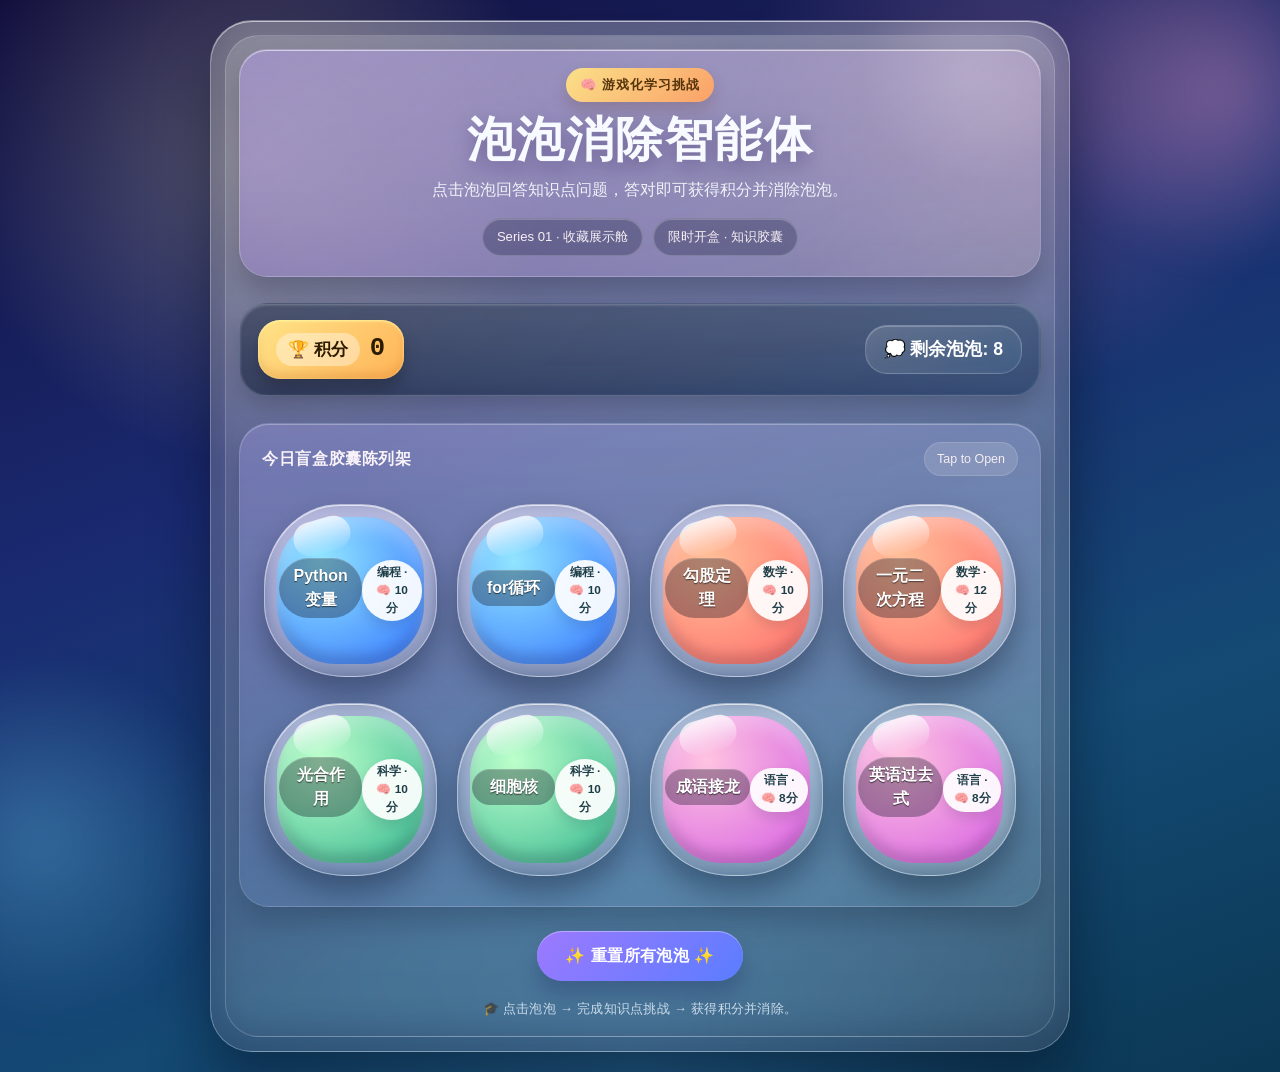
==== index.html @ 15afd5fe "test" ====
<!DOCTYPE html>
<html lang="zh-CN">
<head>
    <meta charset="UTF-8">
    <meta name="viewport" content="width=device-width, initial-scale=1.0, user-scalable=no">
    <meta name="description" content="一个带知识点问答的泡泡消除小游戏，点击泡泡答题并累计积分。">
    <title>泡泡消除智能体 - 游戏化学习</title>
    <style>
        * {
            margin: 0;
            padding: 0;
            box-sizing: border-box;
            user-select: none;
        }

        :root {
            color-scheme: only light;
        }

        body {
            min-height: 100vh;
            background:
                radial-gradient(circle at 20% 15%, rgba(255, 236, 180, 0.28), transparent 22%),
                radial-gradient(circle at 80% 10%, rgba(255, 170, 196, 0.22), transparent 20%),
                radial-gradient(circle at 50% 100%, rgba(102, 195, 255, 0.2), transparent 35%),
                linear-gradient(160deg, #120f3d 0%, #1a2a71 38%, #144a74 72%, #0b3854 100%);
            display: flex;
            justify-content: center;
            align-items: center;
            font-family: "Segoe UI", "Poppins", "Roboto", sans-serif;
            color: #f7fbff;
            line-height: 1.5;
            padding: 20px;
            position: relative;
            overflow-x: hidden;
        }

        body::before,
        body::after {
            content: "";
            position: fixed;
            inset: auto;
            width: 360px;
            height: 360px;
            border-radius: 50%;
            pointer-events: none;
            filter: blur(18px);
            opacity: 0.6;
        }

        body::before {
            top: -90px;
            right: -120px;
            background: radial-gradient(circle, rgba(255, 173, 210, 0.58) 0%, rgba(255, 173, 210, 0) 70%);
        }

        body::after {
            left: -140px;
            bottom: -120px;
            background: radial-gradient(circle, rgba(122, 222, 255, 0.48) 0%, rgba(122, 222, 255, 0) 72%);
        }

        button,
        input {
            font: inherit;
        }

        input,
        textarea {
            user-select: text;
        }

        .sr-only {
            position: absolute;
            width: 1px;
            height: 1px;
            padding: 0;
            margin: -1px;
            overflow: hidden;
            clip: rect(0, 0, 0, 0);
            white-space: nowrap;
            border: 0;
        }

        .game-container {
            width: min(100%, 860px);
            background:
                linear-gradient(180deg, rgba(255, 255, 255, 0.24), rgba(255, 255, 255, 0.1)),
                linear-gradient(160deg, rgba(255, 244, 210, 0.08), rgba(255, 192, 222, 0.06));
            backdrop-filter: blur(12px);
            border-radius: 42px;
            padding: 28px 28px 32px;
            box-shadow:
                0 32px 60px rgba(2, 8, 26, 0.45),
                inset 0 1px 0 rgba(255, 255, 255, 0.6),
                inset 0 -18px 34px rgba(11, 15, 44, 0.22);
            border: 1px solid rgba(255, 255, 255, 0.22);
            position: relative;
            overflow: hidden;
        }

        .game-container::before,
        .game-container::after {
            content: "";
            position: absolute;
            pointer-events: none;
        }

        .game-container::before {
            inset: 14px;
            border-radius: 34px;
            border: 1px solid rgba(255, 255, 255, 0.18);
            background:
                linear-gradient(180deg, rgba(255, 255, 255, 0.12), rgba(255, 255, 255, 0.03)),
                radial-gradient(circle at top, rgba(255, 255, 255, 0.14), transparent 48%);
            z-index: 0;
        }

        .game-container::after {
            top: -60px;
            right: -10px;
            width: 220px;
            height: 220px;
            background: radial-gradient(circle, rgba(255, 255, 255, 0.18) 0%, rgba(255, 255, 255, 0) 70%);
            transform: rotate(12deg);
        }

        .game-container > * {
            position: relative;
            z-index: 1;
        }

        .game-header {
            text-align: center;
            margin-bottom: 26px;
            padding: 18px 18px 20px;
            border-radius: 28px;
            background:
                linear-gradient(180deg, rgba(255, 255, 255, 0.18), rgba(255, 255, 255, 0.08)),
                linear-gradient(145deg, rgba(132, 74, 255, 0.25), rgba(255, 180, 190, 0.12));
            box-shadow:
                inset 0 1px 0 rgba(255, 255, 255, 0.56),
                0 16px 28px rgba(11, 13, 34, 0.26);
            border: 1px solid rgba(255, 255, 255, 0.16);
        }

        .game-eyebrow {
            display: inline-flex;
            align-items: center;
            gap: 8px;
            margin-bottom: 12px;
            padding: 7px 14px;
            border-radius: 999px;
            background: linear-gradient(135deg, rgba(255, 228, 134, 0.96), rgba(255, 162, 102, 0.96));
            color: #55340b;
            box-shadow: 0 8px 16px rgba(77, 36, 9, 0.18);
            font-size: 0.82rem;
            font-weight: 800;
            letter-spacing: 0.08em;
        }

        .game-title {
            font-size: clamp(2.1rem, 5vw, 3rem);
            line-height: 1.1;
            letter-spacing: 0.03em;
            text-shadow: 0 8px 18px rgba(25, 10, 73, 0.28);
        }

        .game-subtitle {
            max-width: 560px;
            margin: 12px auto 0;
            color: rgba(247, 251, 255, 0.92);
            font-size: 1rem;
        }

        .game-meta {
            display: flex;
            justify-content: center;
            gap: 10px;
            flex-wrap: wrap;
            margin-top: 16px;
        }

        .meta-pill {
            padding: 8px 14px;
            border-radius: 999px;
            background: rgba(13, 18, 50, 0.28);
            border: 1px solid rgba(255, 255, 255, 0.18);
            box-shadow: inset 0 1px 0 rgba(255, 255, 255, 0.22);
            color: rgba(255, 247, 250, 0.95);
            font-size: 0.82rem;
        }

        .stats-bar {
            display: flex;
            justify-content: space-between;
            align-items: center;
            gap: 16px;
            background:
                linear-gradient(180deg, rgba(255, 255, 255, 0.18), rgba(255, 255, 255, 0.08)),
                linear-gradient(135deg, rgba(16, 26, 61, 0.86), rgba(25, 52, 98, 0.9));
            border-radius: 28px;
            padding: 16px 18px;
            margin-bottom: 28px;
            backdrop-filter: blur(8px);
            box-shadow:
                inset 0 1px 3px rgba(255, 255, 255, 0.28),
                0 10px 22px rgba(0, 0, 0, 0.18);
            border: 1px solid rgba(255, 255, 255, 0.14);
        }

        .score-box {
            background: linear-gradient(135deg, #ffe388, #ffb357);
            padding: 10px 18px;
            border-radius: 22px;
            font-weight: 700;
            font-size: 1.6rem;
            color: #2d1b00;
            box-shadow:
                inset 0 1px 3px rgba(255, 255, 170, 0.88),
                inset 0 -6px 8px rgba(176, 80, 8, 0.18),
                0 10px 16px rgba(0, 0, 0, 0.22);
            display: flex;
            align-items: center;
            gap: 10px;
        }

        .score-box span:first-child {
            font-size: 1.05rem;
            background: #ffffff60;
            padding: 4px 12px;
            border-radius: 999px;
        }

        .score-box span:last-child {
            font-family: ui-monospace, SFMono-Regular, Menlo, Consolas, monospace;
            font-weight: 800;
            letter-spacing: 1px;
        }

        .bubbles-left {
            background: linear-gradient(135deg, rgba(255, 255, 255, 0.18), rgba(160, 221, 255, 0.12));
            padding: 10px 18px;
            border-radius: 22px;
            color: white;
            font-weight: 700;
            font-size: 1.1rem;
            backdrop-filter: blur(4px);
            border: 1px solid rgba(255, 255, 255, 0.18);
            box-shadow: inset 0 1px 0 rgba(255, 255, 255, 0.24);
        }

        .display-zone {
            padding: 18px 18px 12px;
            border-radius: 30px;
            background:
                linear-gradient(180deg, rgba(255, 255, 255, 0.13), rgba(255, 255, 255, 0.04)),
                linear-gradient(160deg, rgba(105, 89, 255, 0.15), rgba(110, 226, 255, 0.08));
            border: 1px solid rgba(255, 255, 255, 0.12);
            box-shadow:
                inset 0 1px 0 rgba(255, 255, 255, 0.28),
                0 16px 24px rgba(5, 11, 28, 0.18);
        }

        .zone-header {
            display: flex;
            align-items: center;
            justify-content: space-between;
            gap: 12px;
            margin-bottom: 16px;
            padding: 0 4px;
        }

        .zone-title {
            font-size: 1rem;
            font-weight: 800;
            letter-spacing: 0.04em;
            color: rgba(255, 248, 252, 0.96);
        }

        .zone-badge {
            padding: 7px 12px;
            border-radius: 999px;
            background: rgba(255, 255, 255, 0.14);
            border: 1px solid rgba(255, 255, 255, 0.14);
            font-size: 0.78rem;
            color: rgba(255, 244, 248, 0.92);
        }

        .bubbles-grid {
            display: grid;
            grid-template-columns: repeat(auto-fit, minmax(142px, 1fr));
            gap: 26px 20px;
            padding: 12px 4px 18px;
            max-width: 760px;
            margin: 0 auto;
        }

        .bubble {
            appearance: none;
            aspect-ratio: 1 / 1;
            width: 100%;
            min-height: 142px;
            background: linear-gradient(180deg, rgba(255, 255, 255, 0.26), rgba(255, 255, 255, 0.06));
            border-radius: 44% 44% 47% 47% / 48% 48% 42% 42%;
            display: flex;
            align-items: center;
            justify-content: center;
            text-align: center;
            font-weight: 700;
            font-size: 1rem;
            color: #2c3e2f;
            cursor: pointer;
            transition: transform 0.2s ease, box-shadow 0.2s ease, filter 0.2s ease;
            box-shadow:
                0 16px 28px rgba(3, 10, 28, 0.32),
                inset 0 1px 0 rgba(255, 255, 255, 0.68),
                inset 0 -12px 16px rgba(19, 28, 53, 0.14);
            backdrop-filter: blur(8px);
            padding: 14px;
            position: relative;
            border: 1px solid rgba(255, 255, 255, 0.34);
            overflow: hidden;
            animation: bubbleFloat 4.6s ease-in-out infinite;
            animation-delay: var(--float-delay, 0s);
        }

        @keyframes bubbleFloat {
            0%,
            100% {
                transform: translateY(0);
            }

            50% {
                transform: translateY(-8px);
            }
        }

        .bubble::before,
        .bubble::after {
            content: "";
            position: absolute;
            pointer-events: none;
        }

        .bubble::before {
            inset: 12px;
            border-radius: 40%;
            background: var(--capsule-gradient, radial-gradient(circle at 30% 30%, #6bc9ff, #2a6f9c));
            box-shadow:
                inset 0 12px 16px rgba(255, 255, 255, 0.28),
                inset 0 -10px 12px rgba(25, 17, 38, 0.18);
            z-index: 0;
        }

        .bubble::after {
            top: 14px;
            left: 28px;
            width: 34%;
            height: 20%;
            background: linear-gradient(180deg, rgba(255, 255, 255, 0.95), rgba(255, 255, 255, 0.08));
            border-radius: 999px;
            transform: rotate(-16deg);
            opacity: 0.82;
        }

        .bubble:hover {
            transform: translateY(-4px) scale(1.04);
            box-shadow:
                0 22px 34px rgba(2, 9, 26, 0.42),
                inset 0 1px 0 rgba(255, 255, 255, 0.68),
                inset 0 -14px 18px rgba(19, 28, 53, 0.16);
            filter: brightness(1.03) saturate(1.05);
        }

        .bubble:active {
            transform: scale(0.98);
        }

        .bubble:focus-visible,
        .modal-btn:focus-visible,
        .reset-btn:focus-visible,
        .modal-input:focus-visible {
            outline: 3px solid rgba(255, 255, 255, 0.9);
            outline-offset: 3px;
        }

        .bubble-name {
            position: relative;
            z-index: 1;
            font-weight: 800;
            font-size: 1rem;
            background: rgba(15, 16, 31, 0.34);
            padding: 6px 10px;
            border-radius: 999px;
            color: white;
            text-shadow: 0 1px 1px rgba(0, 0, 0, 0.6);
            margin-bottom: 6px;
            width: 100%;
            box-shadow: inset 0 1px 0 rgba(255, 255, 255, 0.18);
        }

        .bubble-sub {
            position: relative;
            z-index: 1;
            font-size: 0.74rem;
            background: rgba(255, 255, 255, 0.92);
            padding: 4px 10px;
            border-radius: 999px;
            color: #1f3e48;
            font-weight: 600;
            box-shadow: 0 6px 12px rgba(16, 23, 43, 0.12);
        }

        .bubble[data-type="编程"] {
            --capsule-gradient: radial-gradient(circle at 30% 30%, #91e5ff, #3475ff);
        }

        .bubble[data-type="数学"] {
            --capsule-gradient: radial-gradient(circle at 30% 30%, #ffbf98, #ff6d6b);
        }

        .bubble[data-type="科学"] {
            --capsule-gradient: radial-gradient(circle at 30% 30%, #bcffcb, #34b68f);
        }

        .bubble[data-type="语言"] {
            --capsule-gradient: radial-gradient(circle at 30% 30%, #ffc3e1, #d55de2);
        }

        .empty-state {
            grid-column: 1 / -1;
            text-align: center;
            padding: 40px 24px;
            color: white;
            font-weight: 700;
            font-size: 1.2rem;
            border-radius: 28px;
            background:
                linear-gradient(180deg, rgba(255, 255, 255, 0.16), rgba(255, 255, 255, 0.05)),
                rgba(10, 23, 31, 0.22);
            border: 1px dashed rgba(255, 255, 255, 0.26);
        }

        .modal {
            display: none;
            position: fixed;
            inset: 0;
            width: 100%;
            height: 100%;
            background: rgba(0, 0, 0, 0.7);
            backdrop-filter: blur(5px);
            justify-content: center;
            align-items: center;
            padding: 20px;
            z-index: 1000;
            font-family: "Segoe UI", system-ui, sans-serif;
        }

        .modal-card {
            background:
                linear-gradient(180deg, rgba(255, 255, 255, 0.98), rgba(255, 247, 224, 0.96)),
                #fef7e0;
            max-width: 440px;
            width: min(100%, 440px);
            border-radius: 36px;
            padding: 28px 24px 32px;
            text-align: center;
            color: #2c3e2f;
            box-shadow:
                0 24px 42px rgba(0, 0, 0, 0.5),
                inset 0 1px 0 rgba(255, 255, 255, 0.85);
            animation: popIn 0.25s cubic-bezier(0.34, 1.2, 0.8, 1);
            position: relative;
            overflow: hidden;
            border: 1px solid rgba(255, 255, 255, 0.9);
        }

        .modal-card::before {
            content: "LIMITED DROP";
            position: absolute;
            top: 18px;
            right: -34px;
            padding: 8px 40px;
            background: linear-gradient(135deg, #ff8f7d, #ff5aa5);
            color: white;
            font-size: 0.72rem;
            font-weight: 800;
            letter-spacing: 0.08em;
            transform: rotate(24deg);
            box-shadow: 0 6px 12px rgba(127, 34, 78, 0.28);
        }

        @keyframes popIn {
            from {
                transform: scale(0.85);
                opacity: 0;
            }

            to {
                transform: scale(1);
                opacity: 1;
            }
        }

        .modal-card h2 {
            font-size: 1.8rem;
            color: #5a2be0;
            margin-bottom: 12px;
            text-shadow: 0 6px 12px rgba(129, 98, 255, 0.12);
        }

        .modal-bubble-name {
            font-weight: 700;
            background: linear-gradient(135deg, #ffe59f, #ffc8b5);
            border-radius: 999px;
            padding: 8px 14px;
            display: inline-block;
            margin-bottom: 12px;
            box-shadow: 0 8px 14px rgba(188, 126, 76, 0.18);
        }

        .modal-question {
            background: linear-gradient(180deg, #fff4cd, #fff7e5);
            padding: 20px 16px;
            border-radius: 28px;
            font-size: 1.15rem;
            font-weight: 600;
            margin: 15px 0;
            color: #2c3e2f;
            border: 1px solid rgba(255, 203, 111, 0.42);
            box-shadow: inset 0 1px 0 rgba(255, 255, 255, 0.76);
        }

        .modal-form {
            display: flex;
            flex-direction: column;
            align-items: center;
        }

        .modal-input {
            width: 100%;
            padding: 14px 18px;
            font-size: 1rem;
            border-radius: 999px;
            border: 2px solid #ffb347;
            outline: none;
            margin: 10px 0 0;
            text-align: center;
            font-weight: 500;
            background: #fffdf7;
            box-shadow: inset 0 2px 6px rgba(229, 177, 77, 0.12);
        }

        .modal-buttons {
            display: flex;
            gap: 15px;
            justify-content: center;
            margin-top: 20px;
            flex-wrap: wrap;
        }

        .modal-btn {
            border: none;
            background: #ffb347;
            padding: 10px 24px;
            border-radius: 999px;
            font-weight: 700;
            font-size: 1rem;
            cursor: pointer;
            transition: transform 0.1s linear, filter 0.1s linear;
            box-shadow:
                0 8px 14px rgba(0, 0, 0, 0.16),
                inset 0 1px 0 rgba(255, 255, 255, 0.36);
        }

        .modal-btn.confirm {
            background: linear-gradient(135deg, #59e890, #21bf73);
            color: white;
        }

        .modal-btn.cancel {
            background: linear-gradient(135deg, #ffaf62, #ff7f50);
            color: white;
        }

        .modal-btn:hover {
            filter: brightness(0.96);
            transform: scale(0.97);
        }

        .feedback {
            font-size: 0.95rem;
            margin-top: 12px;
            min-height: 2.5rem;
            font-weight: 700;
        }

        .win-message {
            background: linear-gradient(135deg, #ffe36d, #ff9b52);
            margin-top: 15px;
            padding: 14px 18px;
            border-radius: 999px;
            font-weight: 700;
            color: #1f4f2b;
            text-align: center;
            box-shadow: 0 12px 20px rgba(0, 0, 0, 0.2);
        }

        .reset-btn {
            background: linear-gradient(135deg, #9d79ff, #5a7dff);
            border: none;
            color: white;
            padding: 13px 28px;
            border-radius: 999px;
            font-size: 1rem;
            font-weight: 700;
            margin: 24px auto 0;
            display: block;
            cursor: pointer;
            transition: transform 0.1s linear, background 0.1s linear;
            box-shadow:
                0 14px 20px rgba(30, 40, 98, 0.28),
                inset 0 1px 0 rgba(255, 255, 255, 0.36);
            letter-spacing: 0.03em;
        }

        .reset-btn:hover {
            background: linear-gradient(135deg, #8f68ff, #4568f2);
            transform: scale(0.98);
        }

        footer {
            text-align: center;
            margin-top: 18px;
            color: rgba(233, 243, 255, 0.82);
            font-size: 0.82rem;
            letter-spacing: 0.02em;
        }

        @media (max-width: 640px) {
            body {
                padding: 14px;
            }

            .game-container {
                border-radius: 32px;
                padding: 22px 18px 24px;
            }

            .game-header,
            .stats-bar {
                border-radius: 24px;
            }

            .stats-bar,
            .zone-header {
                flex-direction: column;
            }

            .score-box,
            .bubbles-left {
                width: 100%;
                justify-content: center;
            }

            .bubbles-grid {
                grid-template-columns: repeat(2, minmax(122px, 1fr));
                gap: 18px 14px;
            }

            .modal-card {
                border-radius: 28px;
                padding: 24px 18px 26px;
            }
        }
    </style>
</head>
<body>
<main class="game-container" aria-labelledby="gameTitle">
    <header class="game-header">
        <p class="game-eyebrow">🧠 游戏化学习挑战</p>
        <h1 id="gameTitle" class="game-title">泡泡消除智能体</h1>
        <p class="game-subtitle">点击泡泡回答知识点问题，答对即可获得积分并消除泡泡。</p>
        <div class="game-meta" aria-hidden="true">
            <span class="meta-pill">Series 01 · 收藏展示舱</span>
            <span class="meta-pill">限时开盒 · 知识胶囊</span>
        </div>
    </header>

    <section class="stats-bar" aria-label="游戏状态">
        <div class="score-box" aria-live="polite">
            <span>🏆 积分</span>
            <span id="scoreValue">0</span>
        </div>
        <div class="bubbles-left" aria-live="polite">
            💭 剩余泡泡: <span id="bubblesCount">0</span>
        </div>
    </section>

    <p id="gameInstructions" class="sr-only">使用鼠标点击或键盘聚焦后按回车，打开泡泡题目并输入答案。</p>
    <section class="display-zone" aria-describedby="gameInstructions" aria-label="知识点泡泡列表">
        <div class="zone-header" aria-hidden="true">
            <div class="zone-title">今日盲盒胶囊陈列架</div>
            <div class="zone-badge">Tap to Open</div>
        </div>
        <div id="bubblesGrid" class="bubbles-grid">
            <!-- 动态生成泡泡 -->
        </div>
    </section>

    <button id="resetGameBtn" type="button" class="reset-btn">✨ 重置所有泡泡 ✨</button>
    <footer>🎓 点击泡泡 → 完成知识点挑战 → 获得积分并消除。</footer>
</main>

<div
    id="questionModal"
    class="modal"
    role="dialog"
    aria-modal="true"
    aria-hidden="true"
    aria-labelledby="modalTitle"
    aria-describedby="modalQuestion"
>
    <div class="modal-card">
        <h2 id="modalTitle">📘 知识点挑战</h2>
        <div id="modalBubbleName" class="modal-bubble-name"></div>
        <form id="answerForm" class="modal-form" novalidate>
            <div id="modalQuestion" class="modal-question">问题加载中...</div>
            <label for="answerInput" class="sr-only">输入你的答案</label>
            <input
                type="text"
                id="answerInput"
                class="modal-input"
                placeholder="输入你的答案..."
                autocomplete="off"
            >
            <div class="modal-buttons">
                <button id="submitAnswerBtn" type="submit" class="modal-btn confirm">✓ 消除泡泡</button>
                <button id="closeModalBtn" type="button" class="modal-btn cancel">✗ 暂不挑战</button>
            </div>
        </form>
        <div id="modalFeedback" class="feedback" aria-live="polite"></div>
    </div>
</div>

<script>
    const KNOWLEDGE_BUBBLES = [
        { id: 1, name: "Python变量", category: "编程", question: "Python中，将整数5赋值给变量x的正确语句是？", answer: "x = 5", points: 10 },
        { id: 2, name: "for循环", category: "编程", question: "Python中遍历列表 items 的循环关键字是？", answer: "for", points: 10 },
        { id: 3, name: "勾股定理", category: "数学", question: "直角三角形直角边3和4，斜边长多少？", answer: "5", points: 10 },
        { id: 4, name: "一元二次方程", category: "数学", question: "方程 x² - 5x + 6 = 0 的一个根是2，另一个根是？", answer: "3", points: 12 },
        { id: 5, name: "光合作用", category: "科学", question: "植物光合作用释放的气体是什么？", answer: "氧气", points: 10 },
        { id: 6, name: "细胞核", category: "科学", question: "细胞的“控制中心”是哪个结构？", answer: "细胞核", points: 10 },
        { id: 7, name: "成语接龙", category: "语言", question: "成语“画蛇添足”的“足”指的是什么？", answer: "脚", points: 8 },
        { id: 8, name: "英语过去式", category: "语言", question: "单词 go 的过去式是什么？", answer: "went", points: 8 }
    ];

    let activeBubbles = [];
    let currentScore = 0;
    let currentSelectedBubble = null;
    let lastFocusedElement = null;
    let closeModalTimer = null;

    const bubblesGrid = document.getElementById("bubblesGrid");
    const scoreSpan = document.getElementById("scoreValue");
    const bubblesCountSpan = document.getElementById("bubblesCount");
    const resetBtn = document.getElementById("resetGameBtn");
    const modal = document.getElementById("questionModal");
    const modalBubbleNameSpan = document.getElementById("modalBubbleName");
    const modalQuestionDiv = document.getElementById("modalQuestion");
    const answerForm = document.getElementById("answerForm");
    const answerInput = document.getElementById("answerInput");
    const closeModalBtn = document.getElementById("closeModalBtn");
    const modalFeedback = document.getElementById("modalFeedback");

    function updateUI() {
        scoreSpan.textContent = String(currentScore);
        bubblesCountSpan.textContent = String(activeBubbles.length);
        renderBubbles();

        if (activeBubbles.length === 0) {
            let winMsg = document.querySelector(".win-toast");

            if (!winMsg) {
                winMsg = document.createElement("div");
                winMsg.className = "win-message win-toast";
                winMsg.textContent = "🎉 恭喜！你已经消除了所有知识点泡泡，继续保持学习状态。";
                bubblesGrid.parentNode.insertBefore(winMsg, bubblesGrid.nextSibling);
            }
        } else {
            const existingWin = document.querySelector(".win-toast");

            if (existingWin) {
                existingWin.remove();
            }
        }
    }

    function renderBubbles() {
        bubblesGrid.innerHTML = "";

        if (activeBubbles.length === 0) {
            const emptyDiv = document.createElement("div");
            emptyDiv.className = "empty-state";
            emptyDiv.textContent = "🌟 所有泡泡都已消除，点击下方按钮可以重新开始。";
            bubblesGrid.appendChild(emptyDiv);
            return;
        }

        activeBubbles.forEach((bubble) => {
            const bubbleButton = document.createElement("button");
            bubbleButton.type = "button";
            bubbleButton.className = "bubble";
            bubbleButton.setAttribute("data-type", bubble.category);
            bubbleButton.setAttribute("aria-label", `${bubble.name}，分类 ${bubble.category}，${bubble.points} 积分`);
            bubbleButton.style.setProperty("--float-delay", `${bubble.id * 0.14}s`);
            bubbleButton.innerHTML = `
                <span class="bubble-name">${escapeHtml(bubble.name)}</span>
                <span class="bubble-sub">${escapeHtml(bubble.category)} · 🧠 ${bubble.points}分</span>
            `;

            bubbleButton.addEventListener("click", () => {
                currentSelectedBubble = bubble;
                openModalForBubble(bubble);
            });

            bubblesGrid.appendChild(bubbleButton);
        });
    }

    function escapeHtml(str) {
        return String(str).replace(/[&<>]/g, function(match) {
            if (match === "&") return "&amp;";
            if (match === "<") return "&lt;";
            if (match === ">") return "&gt;";
            return match;
        });
    }

    function normalizeAnswer(value) {
        return value.trim().replace(/\s+/g, " ").toLowerCase();
    }

    function openModalForBubble(bubble) {
        if (!bubble) {
            return;
        }

        if (closeModalTimer) {
            clearTimeout(closeModalTimer);
            closeModalTimer = null;
        }

        lastFocusedElement = document.activeElement;
        modalBubbleNameSpan.textContent = `📌 ${bubble.name}（${bubble.category}）`;
        modalQuestionDiv.textContent = bubble.question;
        answerInput.value = "";
        modalFeedback.textContent = "";
        modalFeedback.style.color = "#2c3e2f";
        modal.style.display = "flex";
        modal.setAttribute("aria-hidden", "false");
        answerInput.focus();
    }

    function handleAnswerSubmission() {
        if (!currentSelectedBubble) {
            closeModal();
            return;
        }

        const rawAnswer = answerInput.value.trim();

        if (!rawAnswer) {
            modalFeedback.textContent = "✍️ 先输入答案再提交。";
            modalFeedback.style.color = "#b36b00";
            answerInput.focus();
            return;
        }

        const userAnswer = normalizeAnswer(rawAnswer);
        const correctAnswer = normalizeAnswer(currentSelectedBubble.answer);
        const isCorrect = userAnswer === correctAnswer;

        if (isCorrect) {
            const earnedPoints = currentSelectedBubble.points;
            const bubbleIdToRemove = currentSelectedBubble.id;
            const index = activeBubbles.findIndex((bubble) => bubble.id === bubbleIdToRemove);

            currentScore += earnedPoints;

            if (index !== -1) {
                activeBubbles.splice(index, 1);
            }

            modalFeedback.textContent = `✅ 回答正确，获得 ${earnedPoints} 积分！`;
            modalFeedback.style.color = "#2c5e2a";

            closeModalTimer = window.setTimeout(() => {
                closeModal();
                updateUI();
            }, 800);
            return;
        }

        modalFeedback.textContent = `❌ 答案“${rawAnswer}”不正确。正确答案是：“${currentSelectedBubble.answer}”。再试一次吧。`;
        modalFeedback.style.color = "#b33";
        answerInput.value = "";
        answerInput.focus();
    }

    function closeModal() {
        if (closeModalTimer) {
            clearTimeout(closeModalTimer);
            closeModalTimer = null;
        }

        modal.style.display = "none";
        modal.setAttribute("aria-hidden", "true");
        modalFeedback.textContent = "";
        currentSelectedBubble = null;

        if (lastFocusedElement && typeof lastFocusedElement.focus === "function") {
            lastFocusedElement.focus();
        }
    }

    function resetGame() {
        activeBubbles = KNOWLEDGE_BUBBLES.map((bubble) => ({ ...bubble }));
        currentScore = 0;
        closeModal();
        updateUI();
        window.scrollTo({ top: 0, behavior: "smooth" });
    }

    function init() {
        resetGame();

        resetBtn.addEventListener("click", function() {
            resetGame();
        });

        answerForm.addEventListener("submit", function(event) {
            event.preventDefault();

            if (currentSelectedBubble) {
                handleAnswerSubmission();
            } else {
                closeModal();
            }
        });

        closeModalBtn.addEventListener("click", function() {
            closeModal();
        });

        modal.addEventListener("click", function(event) {
            if (event.target === modal) {
                closeModal();
            }
        });

        document.addEventListener("keydown", function(event) {
            if (event.key === "Escape" && modal.getAttribute("aria-hidden") === "false") {
                closeModal();
            }
        });
    }

    init();
</script>
</body>
</html>
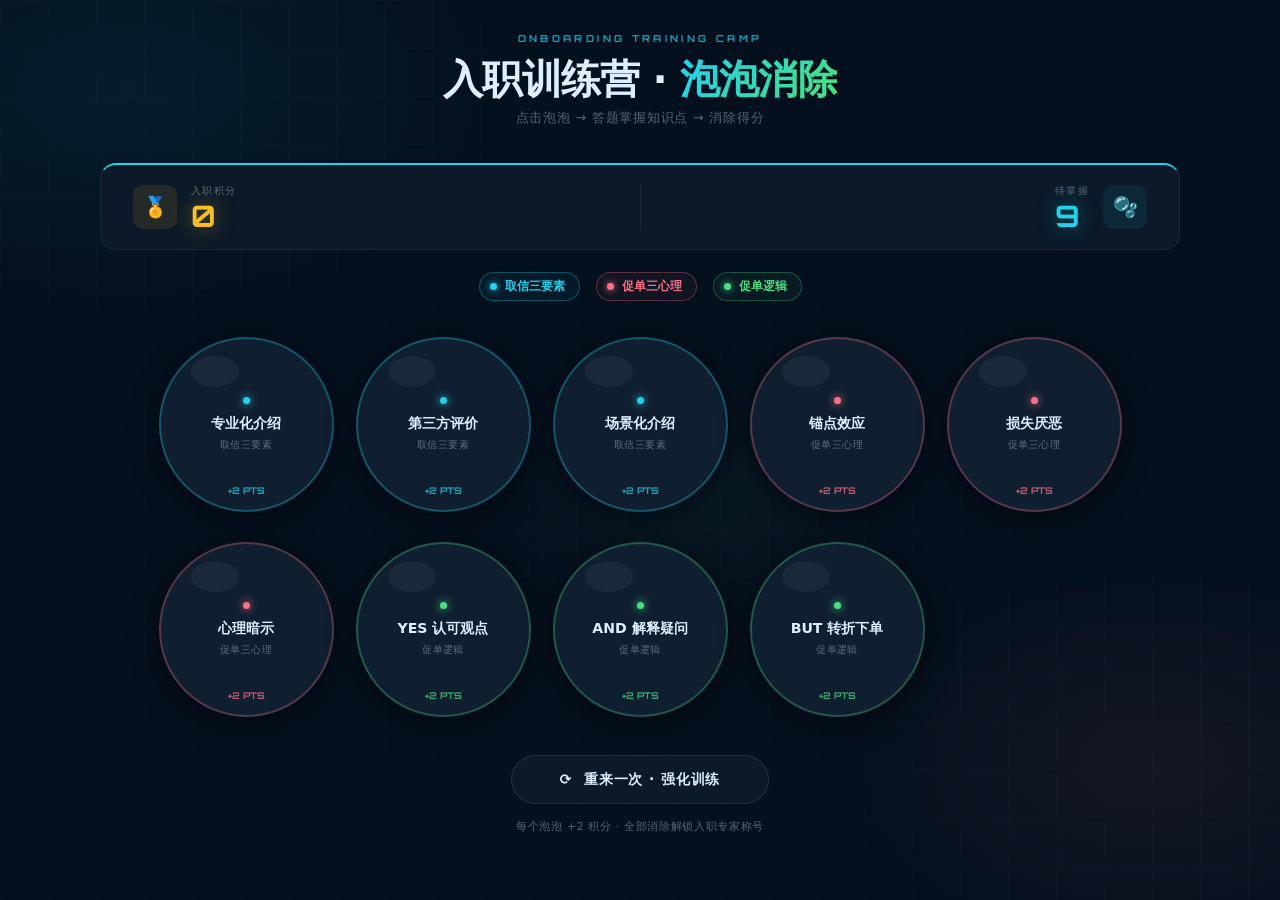
==== commit c89c87f8: "new questiongs" ====
--- a/index.html
+++ b/index.html
@@ -1,973 +1,804 @@
 <!DOCTYPE html>
 <html lang="zh-CN">
 <head>
-    <meta charset="UTF-8">
-    <meta name="viewport" content="width=device-width, initial-scale=1.0, user-scalable=no">
-    <meta name="description" content="一个带知识点问答的泡泡消除小游戏，点击泡泡答题并累计积分。">
-    <title>泡泡消除智能体 - 游戏化学习</title>
-    <style>
-        * {
-            margin: 0;
-            padding: 0;
-            box-sizing: border-box;
-            user-select: none;
-        }
-
-        :root {
-            color-scheme: only light;
-        }
-
-        body {
-            min-height: 100vh;
-            background:
-                radial-gradient(circle at 20% 15%, rgba(255, 236, 180, 0.28), transparent 22%),
-                radial-gradient(circle at 80% 10%, rgba(255, 170, 196, 0.22), transparent 20%),
-                radial-gradient(circle at 50% 100%, rgba(102, 195, 255, 0.2), transparent 35%),
-                linear-gradient(160deg, #120f3d 0%, #1a2a71 38%, #144a74 72%, #0b3854 100%);
-            display: flex;
-            justify-content: center;
-            align-items: center;
-            font-family: "Segoe UI", "Poppins", "Roboto", sans-serif;
-            color: #f7fbff;
-            line-height: 1.5;
-            padding: 20px;
-            position: relative;
-            overflow-x: hidden;
-        }
-
-        body::before,
-        body::after {
-            content: "";
-            position: fixed;
-            inset: auto;
-            width: 360px;
-            height: 360px;
-            border-radius: 50%;
-            pointer-events: none;
-            filter: blur(18px);
-            opacity: 0.6;
-        }
-
-        body::before {
-            top: -90px;
-            right: -120px;
-            background: radial-gradient(circle, rgba(255, 173, 210, 0.58) 0%, rgba(255, 173, 210, 0) 70%);
-        }
-
-        body::after {
-            left: -140px;
-            bottom: -120px;
-            background: radial-gradient(circle, rgba(122, 222, 255, 0.48) 0%, rgba(122, 222, 255, 0) 72%);
-        }
-
-        button,
-        input {
-            font: inherit;
-        }
-
-        input,
-        textarea {
-            user-select: text;
-        }
-
-        .sr-only {
-            position: absolute;
-            width: 1px;
-            height: 1px;
-            padding: 0;
-            margin: -1px;
-            overflow: hidden;
-            clip: rect(0, 0, 0, 0);
-            white-space: nowrap;
-            border: 0;
-        }
-
-        .game-container {
-            width: min(100%, 860px);
-            background:
-                linear-gradient(180deg, rgba(255, 255, 255, 0.24), rgba(255, 255, 255, 0.1)),
-                linear-gradient(160deg, rgba(255, 244, 210, 0.08), rgba(255, 192, 222, 0.06));
-            backdrop-filter: blur(12px);
-            border-radius: 42px;
-            padding: 28px 28px 32px;
-            box-shadow:
-                0 32px 60px rgba(2, 8, 26, 0.45),
-                inset 0 1px 0 rgba(255, 255, 255, 0.6),
-                inset 0 -18px 34px rgba(11, 15, 44, 0.22);
-            border: 1px solid rgba(255, 255, 255, 0.22);
-            position: relative;
-            overflow: hidden;
-        }
-
-        .game-container::before,
-        .game-container::after {
-            content: "";
-            position: absolute;
-            pointer-events: none;
-        }
-
-        .game-container::before {
-            inset: 14px;
-            border-radius: 34px;
-            border: 1px solid rgba(255, 255, 255, 0.18);
-            background:
-                linear-gradient(180deg, rgba(255, 255, 255, 0.12), rgba(255, 255, 255, 0.03)),
-                radial-gradient(circle at top, rgba(255, 255, 255, 0.14), transparent 48%);
-            z-index: 0;
-        }
-
-        .game-container::after {
-            top: -60px;
-            right: -10px;
-            width: 220px;
-            height: 220px;
-            background: radial-gradient(circle, rgba(255, 255, 255, 0.18) 0%, rgba(255, 255, 255, 0) 70%);
-            transform: rotate(12deg);
-        }
-
-        .game-container > * {
-            position: relative;
-            z-index: 1;
-        }
-
-        .game-header {
-            text-align: center;
-            margin-bottom: 26px;
-            padding: 18px 18px 20px;
-            border-radius: 28px;
-            background:
-                linear-gradient(180deg, rgba(255, 255, 255, 0.18), rgba(255, 255, 255, 0.08)),
-                linear-gradient(145deg, rgba(132, 74, 255, 0.25), rgba(255, 180, 190, 0.12));
-            box-shadow:
-                inset 0 1px 0 rgba(255, 255, 255, 0.56),
-                0 16px 28px rgba(11, 13, 34, 0.26);
-            border: 1px solid rgba(255, 255, 255, 0.16);
-        }
-
-        .game-eyebrow {
-            display: inline-flex;
-            align-items: center;
-            gap: 8px;
-            margin-bottom: 12px;
-            padding: 7px 14px;
-            border-radius: 999px;
-            background: linear-gradient(135deg, rgba(255, 228, 134, 0.96), rgba(255, 162, 102, 0.96));
-            color: #55340b;
-            box-shadow: 0 8px 16px rgba(77, 36, 9, 0.18);
-            font-size: 0.82rem;
-            font-weight: 800;
-            letter-spacing: 0.08em;
-        }
-
-        .game-title {
-            font-size: clamp(2.1rem, 5vw, 3rem);
-            line-height: 1.1;
-            letter-spacing: 0.03em;
-            text-shadow: 0 8px 18px rgba(25, 10, 73, 0.28);
-        }
-
-        .game-subtitle {
-            max-width: 560px;
-            margin: 12px auto 0;
-            color: rgba(247, 251, 255, 0.92);
-            font-size: 1rem;
-        }
-
-        .game-meta {
-            display: flex;
-            justify-content: center;
-            gap: 10px;
-            flex-wrap: wrap;
-            margin-top: 16px;
-        }
-
-        .meta-pill {
-            padding: 8px 14px;
-            border-radius: 999px;
-            background: rgba(13, 18, 50, 0.28);
-            border: 1px solid rgba(255, 255, 255, 0.18);
-            box-shadow: inset 0 1px 0 rgba(255, 255, 255, 0.22);
-            color: rgba(255, 247, 250, 0.95);
-            font-size: 0.82rem;
-        }
-
-        .stats-bar {
-            display: flex;
-            justify-content: space-between;
-            align-items: center;
-            gap: 16px;
-            background:
-                linear-gradient(180deg, rgba(255, 255, 255, 0.18), rgba(255, 255, 255, 0.08)),
-                linear-gradient(135deg, rgba(16, 26, 61, 0.86), rgba(25, 52, 98, 0.9));
-            border-radius: 28px;
-            padding: 16px 18px;
-            margin-bottom: 28px;
-            backdrop-filter: blur(8px);
-            box-shadow:
-                inset 0 1px 3px rgba(255, 255, 255, 0.28),
-                0 10px 22px rgba(0, 0, 0, 0.18);
-            border: 1px solid rgba(255, 255, 255, 0.14);
-        }
-
-        .score-box {
-            background: linear-gradient(135deg, #ffe388, #ffb357);
-            padding: 10px 18px;
-            border-radius: 22px;
-            font-weight: 700;
-            font-size: 1.6rem;
-            color: #2d1b00;
-            box-shadow:
-                inset 0 1px 3px rgba(255, 255, 170, 0.88),
-                inset 0 -6px 8px rgba(176, 80, 8, 0.18),
-                0 10px 16px rgba(0, 0, 0, 0.22);
-            display: flex;
-            align-items: center;
-            gap: 10px;
-        }
-
-        .score-box span:first-child {
-            font-size: 1.05rem;
-            background: #ffffff60;
-            padding: 4px 12px;
-            border-radius: 999px;
-        }
-
-        .score-box span:last-child {
-            font-family: ui-monospace, SFMono-Regular, Menlo, Consolas, monospace;
-            font-weight: 800;
-            letter-spacing: 1px;
-        }
-
-        .bubbles-left {
-            background: linear-gradient(135deg, rgba(255, 255, 255, 0.18), rgba(160, 221, 255, 0.12));
-            padding: 10px 18px;
-            border-radius: 22px;
-            color: white;
-            font-weight: 700;
-            font-size: 1.1rem;
-            backdrop-filter: blur(4px);
-            border: 1px solid rgba(255, 255, 255, 0.18);
-            box-shadow: inset 0 1px 0 rgba(255, 255, 255, 0.24);
-        }
-
-        .display-zone {
-            padding: 18px 18px 12px;
-            border-radius: 30px;
-            background:
-                linear-gradient(180deg, rgba(255, 255, 255, 0.13), rgba(255, 255, 255, 0.04)),
-                linear-gradient(160deg, rgba(105, 89, 255, 0.15), rgba(110, 226, 255, 0.08));
-            border: 1px solid rgba(255, 255, 255, 0.12);
-            box-shadow:
-                inset 0 1px 0 rgba(255, 255, 255, 0.28),
-                0 16px 24px rgba(5, 11, 28, 0.18);
-        }
-
-        .zone-header {
-            display: flex;
-            align-items: center;
-            justify-content: space-between;
-            gap: 12px;
-            margin-bottom: 16px;
-            padding: 0 4px;
-        }
-
-        .zone-title {
-            font-size: 1rem;
-            font-weight: 800;
-            letter-spacing: 0.04em;
-            color: rgba(255, 248, 252, 0.96);
-        }
-
-        .zone-badge {
-            padding: 7px 12px;
-            border-radius: 999px;
-            background: rgba(255, 255, 255, 0.14);
-            border: 1px solid rgba(255, 255, 255, 0.14);
-            font-size: 0.78rem;
-            color: rgba(255, 244, 248, 0.92);
-        }
-
-        .bubbles-grid {
-            display: grid;
-            grid-template-columns: repeat(auto-fit, minmax(142px, 1fr));
-            gap: 26px 20px;
-            padding: 12px 4px 18px;
-            max-width: 760px;
-            margin: 0 auto;
-        }
-
-        .bubble {
-            appearance: none;
-            aspect-ratio: 1 / 1;
-            width: 100%;
-            min-height: 142px;
-            background: linear-gradient(180deg, rgba(255, 255, 255, 0.26), rgba(255, 255, 255, 0.06));
-            border-radius: 44% 44% 47% 47% / 48% 48% 42% 42%;
-            display: flex;
-            align-items: center;
-            justify-content: center;
-            text-align: center;
-            font-weight: 700;
-            font-size: 1rem;
-            color: #2c3e2f;
-            cursor: pointer;
-            transition: transform 0.2s ease, box-shadow 0.2s ease, filter 0.2s ease;
-            box-shadow:
-                0 16px 28px rgba(3, 10, 28, 0.32),
-                inset 0 1px 0 rgba(255, 255, 255, 0.68),
-                inset 0 -12px 16px rgba(19, 28, 53, 0.14);
-            backdrop-filter: blur(8px);
-            padding: 14px;
-            position: relative;
-            border: 1px solid rgba(255, 255, 255, 0.34);
-            overflow: hidden;
-            animation: bubbleFloat 4.6s ease-in-out infinite;
-            animation-delay: var(--float-delay, 0s);
-        }
-
-        @keyframes bubbleFloat {
-            0%,
-            100% {
-                transform: translateY(0);
-            }
-
-            50% {
-                transform: translateY(-8px);
-            }
-        }
-
-        .bubble::before,
-        .bubble::after {
-            content: "";
-            position: absolute;
-            pointer-events: none;
-        }
-
-        .bubble::before {
-            inset: 12px;
-            border-radius: 40%;
-            background: var(--capsule-gradient, radial-gradient(circle at 30% 30%, #6bc9ff, #2a6f9c));
-            box-shadow:
-                inset 0 12px 16px rgba(255, 255, 255, 0.28),
-                inset 0 -10px 12px rgba(25, 17, 38, 0.18);
-            z-index: 0;
-        }
-
-        .bubble::after {
-            top: 14px;
-            left: 28px;
-            width: 34%;
-            height: 20%;
-            background: linear-gradient(180deg, rgba(255, 255, 255, 0.95), rgba(255, 255, 255, 0.08));
-            border-radius: 999px;
-            transform: rotate(-16deg);
-            opacity: 0.82;
-        }
-
-        .bubble:hover {
-            transform: translateY(-4px) scale(1.04);
-            box-shadow:
-                0 22px 34px rgba(2, 9, 26, 0.42),
-                inset 0 1px 0 rgba(255, 255, 255, 0.68),
-                inset 0 -14px 18px rgba(19, 28, 53, 0.16);
-            filter: brightness(1.03) saturate(1.05);
-        }
-
-        .bubble:active {
-            transform: scale(0.98);
-        }
-
-        .bubble:focus-visible,
-        .modal-btn:focus-visible,
-        .reset-btn:focus-visible,
-        .modal-input:focus-visible {
-            outline: 3px solid rgba(255, 255, 255, 0.9);
-            outline-offset: 3px;
-        }
-
-        .bubble-name {
-            position: relative;
-            z-index: 1;
-            font-weight: 800;
-            font-size: 1rem;
-            background: rgba(15, 16, 31, 0.34);
-            padding: 6px 10px;
-            border-radius: 999px;
-            color: white;
-            text-shadow: 0 1px 1px rgba(0, 0, 0, 0.6);
-            margin-bottom: 6px;
-            width: 100%;
-            box-shadow: inset 0 1px 0 rgba(255, 255, 255, 0.18);
-        }
-
-        .bubble-sub {
-            position: relative;
-            z-index: 1;
-            font-size: 0.74rem;
-            background: rgba(255, 255, 255, 0.92);
-            padding: 4px 10px;
-            border-radius: 999px;
-            color: #1f3e48;
-            font-weight: 600;
-            box-shadow: 0 6px 12px rgba(16, 23, 43, 0.12);
-        }
-
-        .bubble[data-type="编程"] {
-            --capsule-gradient: radial-gradient(circle at 30% 30%, #91e5ff, #3475ff);
-        }
-
-        .bubble[data-type="数学"] {
-            --capsule-gradient: radial-gradient(circle at 30% 30%, #ffbf98, #ff6d6b);
-        }
-
-        .bubble[data-type="科学"] {
-            --capsule-gradient: radial-gradient(circle at 30% 30%, #bcffcb, #34b68f);
-        }
-
-        .bubble[data-type="语言"] {
-            --capsule-gradient: radial-gradient(circle at 30% 30%, #ffc3e1, #d55de2);
-        }
-
-        .empty-state {
-            grid-column: 1 / -1;
-            text-align: center;
-            padding: 40px 24px;
-            color: white;
-            font-weight: 700;
-            font-size: 1.2rem;
-            border-radius: 28px;
-            background:
-                linear-gradient(180deg, rgba(255, 255, 255, 0.16), rgba(255, 255, 255, 0.05)),
-                rgba(10, 23, 31, 0.22);
-            border: 1px dashed rgba(255, 255, 255, 0.26);
-        }
-
-        .modal {
-            display: none;
-            position: fixed;
-            inset: 0;
-            width: 100%;
-            height: 100%;
-            background: rgba(0, 0, 0, 0.7);
-            backdrop-filter: blur(5px);
-            justify-content: center;
-            align-items: center;
-            padding: 20px;
-            z-index: 1000;
-            font-family: "Segoe UI", system-ui, sans-serif;
-        }
-
-        .modal-card {
-            background:
-                linear-gradient(180deg, rgba(255, 255, 255, 0.98), rgba(255, 247, 224, 0.96)),
-                #fef7e0;
-            max-width: 440px;
-            width: min(100%, 440px);
-            border-radius: 36px;
-            padding: 28px 24px 32px;
-            text-align: center;
-            color: #2c3e2f;
-            box-shadow:
-                0 24px 42px rgba(0, 0, 0, 0.5),
-                inset 0 1px 0 rgba(255, 255, 255, 0.85);
-            animation: popIn 0.25s cubic-bezier(0.34, 1.2, 0.8, 1);
-            position: relative;
-            overflow: hidden;
-            border: 1px solid rgba(255, 255, 255, 0.9);
-        }
-
-        .modal-card::before {
-            content: "LIMITED DROP";
-            position: absolute;
-            top: 18px;
-            right: -34px;
-            padding: 8px 40px;
-            background: linear-gradient(135deg, #ff8f7d, #ff5aa5);
-            color: white;
-            font-size: 0.72rem;
-            font-weight: 800;
-            letter-spacing: 0.08em;
-            transform: rotate(24deg);
-            box-shadow: 0 6px 12px rgba(127, 34, 78, 0.28);
-        }
-
-        @keyframes popIn {
-            from {
-                transform: scale(0.85);
-                opacity: 0;
-            }
-
-            to {
-                transform: scale(1);
-                opacity: 1;
-            }
-        }
-
-        .modal-card h2 {
-            font-size: 1.8rem;
-            color: #5a2be0;
-            margin-bottom: 12px;
-            text-shadow: 0 6px 12px rgba(129, 98, 255, 0.12);
-        }
-
-        .modal-bubble-name {
-            font-weight: 700;
-            background: linear-gradient(135deg, #ffe59f, #ffc8b5);
-            border-radius: 999px;
-            padding: 8px 14px;
-            display: inline-block;
-            margin-bottom: 12px;
-            box-shadow: 0 8px 14px rgba(188, 126, 76, 0.18);
-        }
-
-        .modal-question {
-            background: linear-gradient(180deg, #fff4cd, #fff7e5);
-            padding: 20px 16px;
-            border-radius: 28px;
-            font-size: 1.15rem;
-            font-weight: 600;
-            margin: 15px 0;
-            color: #2c3e2f;
-            border: 1px solid rgba(255, 203, 111, 0.42);
-            box-shadow: inset 0 1px 0 rgba(255, 255, 255, 0.76);
-        }
-
-        .modal-form {
-            display: flex;
-            flex-direction: column;
-            align-items: center;
-        }
-
-        .modal-input {
-            width: 100%;
-            padding: 14px 18px;
-            font-size: 1rem;
-            border-radius: 999px;
-            border: 2px solid #ffb347;
-            outline: none;
-            margin: 10px 0 0;
-            text-align: center;
-            font-weight: 500;
-            background: #fffdf7;
-            box-shadow: inset 0 2px 6px rgba(229, 177, 77, 0.12);
-        }
-
-        .modal-buttons {
-            display: flex;
-            gap: 15px;
-            justify-content: center;
-            margin-top: 20px;
-            flex-wrap: wrap;
-        }
-
-        .modal-btn {
-            border: none;
-            background: #ffb347;
-            padding: 10px 24px;
-            border-radius: 999px;
-            font-weight: 700;
-            font-size: 1rem;
-            cursor: pointer;
-            transition: transform 0.1s linear, filter 0.1s linear;
-            box-shadow:
-                0 8px 14px rgba(0, 0, 0, 0.16),
-                inset 0 1px 0 rgba(255, 255, 255, 0.36);
-        }
-
-        .modal-btn.confirm {
-            background: linear-gradient(135deg, #59e890, #21bf73);
-            color: white;
-        }
-
-        .modal-btn.cancel {
-            background: linear-gradient(135deg, #ffaf62, #ff7f50);
-            color: white;
-        }
-
-        .modal-btn:hover {
-            filter: brightness(0.96);
-            transform: scale(0.97);
-        }
-
-        .feedback {
-            font-size: 0.95rem;
-            margin-top: 12px;
-            min-height: 2.5rem;
-            font-weight: 700;
-        }
-
-        .win-message {
-            background: linear-gradient(135deg, #ffe36d, #ff9b52);
-            margin-top: 15px;
-            padding: 14px 18px;
-            border-radius: 999px;
-            font-weight: 700;
-            color: #1f4f2b;
-            text-align: center;
-            box-shadow: 0 12px 20px rgba(0, 0, 0, 0.2);
-        }
-
-        .reset-btn {
-            background: linear-gradient(135deg, #9d79ff, #5a7dff);
-            border: none;
-            color: white;
-            padding: 13px 28px;
-            border-radius: 999px;
-            font-size: 1rem;
-            font-weight: 700;
-            margin: 24px auto 0;
-            display: block;
-            cursor: pointer;
-            transition: transform 0.1s linear, background 0.1s linear;
-            box-shadow:
-                0 14px 20px rgba(30, 40, 98, 0.28),
-                inset 0 1px 0 rgba(255, 255, 255, 0.36);
-            letter-spacing: 0.03em;
-        }
-
-        .reset-btn:hover {
-            background: linear-gradient(135deg, #8f68ff, #4568f2);
-            transform: scale(0.98);
-        }
-
-        footer {
-            text-align: center;
-            margin-top: 18px;
-            color: rgba(233, 243, 255, 0.82);
-            font-size: 0.82rem;
-            letter-spacing: 0.02em;
-        }
-
-        @media (max-width: 640px) {
-            body {
-                padding: 14px;
-            }
-
-            .game-container {
-                border-radius: 32px;
-                padding: 22px 18px 24px;
-            }
-
-            .game-header,
-            .stats-bar {
-                border-radius: 24px;
-            }
-
-            .stats-bar,
-            .zone-header {
-                flex-direction: column;
-            }
-
-            .score-box,
-            .bubbles-left {
-                width: 100%;
-                justify-content: center;
-            }
-
-            .bubbles-grid {
-                grid-template-columns: repeat(2, minmax(122px, 1fr));
-                gap: 18px 14px;
-            }
-
-            .modal-card {
-                border-radius: 28px;
-                padding: 24px 18px 26px;
-            }
-        }
-    </style>
+  <meta charset="UTF-8">
+  <meta name="viewport" content="width=device-width, initial-scale=1.0, user-scalable=no">
+  <title>入职训练营 · 泡泡消除</title>
+  <link rel="preconnect" href="https://fonts.googleapis.com">
+  <link href="https://fonts.googleapis.com/css2?family=Orbitron:wght@700;900&display=swap" rel="stylesheet">
+  <style>
+    :root {
+      --bg:          #05101e;
+      --panel:       #0b1928;
+      --panel2:      #0f1f30;
+      --border:      rgba(255,255,255,0.06);
+      --c1:          #22d3ee;   /* 取信三要素 — cyan */
+      --c2:          #fb7185;   /* 促单三心理 — rose */
+      --c3:          #4ade80;   /* 促单逻辑   — green */
+      --gold:        #fbbf24;
+      --text:        #ddeeff;
+      --dim:         rgba(221,238,255,0.38);
+    }
+
+    *, *::before, *::after {
+      margin: 0; padding: 0;
+      box-sizing: border-box;
+      user-select: none;
+    }
+
+    body {
+      min-height: 100vh;
+      background: var(--bg);
+      font-family: 'PingFang SC', 'Microsoft YaHei', 'Noto Sans SC', system-ui, sans-serif;
+      padding: 32px 20px 52px;
+      position: relative;
+      overflow-x: hidden;
+    }
+
+    /* ── Atmosphere ── */
+    body::before {
+      content: '';
+      position: fixed; inset: 0;
+      background:
+        radial-gradient(ellipse 55% 45% at 10% 10%,  rgba(34,211,238,.07) 0%, transparent 55%),
+        radial-gradient(ellipse 45% 40% at 90% 85%,  rgba(251,113,133,.07) 0%, transparent 55%),
+        radial-gradient(ellipse 35% 30% at 55% 55%,  rgba(74,222,128,.04)  0%, transparent 55%);
+      pointer-events: none;
+    }
+
+    body::after {
+      content: '';
+      position: fixed; inset: 0;
+      background-image:
+        linear-gradient(rgba(34,211,238,.016) 1px, transparent 1px),
+        linear-gradient(90deg, rgba(34,211,238,.016) 1px, transparent 1px);
+      background-size: 48px 48px;
+      pointer-events: none;
+    }
+
+    /* ── Container ── */
+    .game-container {
+      position: relative; z-index: 1;
+      max-width: 1080px;
+      margin: 0 auto;
+    }
+
+    /* ── Header ── */
+    .game-header {
+      text-align: center;
+      margin-bottom: 36px;
+    }
+
+    .game-eyebrow {
+      font-family: 'Orbitron', sans-serif;
+      font-size: 0.6rem;
+      font-weight: 700;
+      letter-spacing: .35em;
+      color: var(--c1);
+      text-transform: uppercase;
+      margin-bottom: 12px;
+      opacity: .75;
+    }
+
+    .game-title {
+      font-size: clamp(1.6rem, 4.2vw, 2.5rem);
+      font-weight: 800;
+      color: var(--text);
+      letter-spacing: -0.02em;
+      line-height: 1.15;
+    }
+
+    .game-title em {
+      font-style: normal;
+      background: linear-gradient(120deg, var(--c1) 0%, var(--c3) 100%);
+      -webkit-background-clip: text;
+      background-clip: text;
+      -webkit-text-fill-color: transparent;
+    }
+
+    .game-subtitle {
+      margin-top: 8px;
+      font-size: .8rem;
+      color: var(--dim);
+      letter-spacing: .06em;
+    }
+
+    /* ── Stats Bar ── */
+    .stats-bar {
+      display: flex;
+      align-items: center;
+      background: var(--panel);
+      border: 1px solid var(--border);
+      border-top: 2.5px solid var(--c1);
+      border-radius: 16px;
+      padding: 18px 32px;
+      margin-bottom: 22px;
+    }
+
+    .stat-block { display: flex; align-items: center; gap: 14px; flex: 1; }
+    .stat-block.right { justify-content: flex-end; }
+
+    .stat-icon {
+      width: 44px; height: 44px;
+      border-radius: 10px;
+      display: flex; align-items: center; justify-content: center;
+      font-size: 1.25rem; flex-shrink: 0;
+    }
+    .stat-icon.gold-bg { background: rgba(251,191,36,.1); }
+    .stat-icon.cyan-bg { background: rgba(34,211,238,.08); }
+
+    .stat-label {
+      font-size: .64rem;
+      color: var(--dim);
+      letter-spacing: .14em;
+      text-transform: uppercase;
+      margin-bottom: 3px;
+    }
+
+    .stat-num {
+      font-family: 'Orbitron', sans-serif;
+      font-size: 1.85rem;
+      font-weight: 700;
+      line-height: 1;
+    }
+    .stat-num.gold { color: var(--gold); text-shadow: 0 0 22px rgba(251,191,36,.45); }
+    .stat-num.cyan { color: var(--c1);  text-shadow: 0 0 22px rgba(34,211,238,.45); }
+
+    .stats-sep {
+      width: 1px; height: 48px;
+      background: var(--border);
+      margin: 0 30px;
+    }
+
+    /* ── Legend ── */
+    .legend-row {
+      display: flex;
+      justify-content: center;
+      gap: 16px;
+      flex-wrap: wrap;
+      margin-bottom: 36px;
+    }
+
+    .legend-chip {
+      display: flex; align-items: center; gap: 8px;
+      padding: 6px 14px 6px 10px;
+      border-radius: 999px;
+      border: 1px solid;
+      font-size: .73rem;
+      font-weight: 600;
+    }
+
+    .legend-chip.lc1 { border-color: rgba(34,211,238,.3);  color: var(--c1); background: rgba(34,211,238,.05); }
+    .legend-chip.lc2 { border-color: rgba(251,113,133,.3); color: var(--c2); background: rgba(251,113,133,.05); }
+    .legend-chip.lc3 { border-color: rgba(74,222,128,.3);  color: var(--c3); background: rgba(74,222,128,.05); }
+
+    .ldot {
+      width: 7px; height: 7px;
+      border-radius: 50%;
+    }
+    .lc1 .ldot { background: var(--c1); box-shadow: 0 0 7px var(--c1); }
+    .lc2 .ldot { background: var(--c2); box-shadow: 0 0 7px var(--c2); }
+    .lc3 .ldot { background: var(--c3); box-shadow: 0 0 7px var(--c3); }
+
+    /* ── Bubbles Grid ── */
+    .bubbles-grid {
+      display: grid;
+      grid-template-columns: repeat(auto-fill, minmax(152px, 175px));
+      justify-content: center;
+      gap: 30px 22px;
+      min-height: 190px;
+    }
+
+    /* ── Bubble ── */
+    .bubble {
+      aspect-ratio: 1;
+      border-radius: 50%;
+      background: var(--panel2);
+      border: 2px solid rgba(255,255,255,.07);
+      display: flex;
+      flex-direction: column;
+      align-items: center;
+      justify-content: center;
+      text-align: center;
+      cursor: pointer;
+      padding: 16px 12px;
+      position: relative;
+      transition:
+        transform .3s cubic-bezier(.34,1.56,.64,1),
+        box-shadow .3s ease,
+        border-color .3s ease;
+      animation: bubbleIn .5s cubic-bezier(.34,1.56,.64,1) both;
+    }
+
+    .bubble:nth-child(1)  { animation-delay: .00s }
+    .bubble:nth-child(2)  { animation-delay: .05s }
+    .bubble:nth-child(3)  { animation-delay: .10s }
+    .bubble:nth-child(4)  { animation-delay: .15s }
+    .bubble:nth-child(5)  { animation-delay: .20s }
+    .bubble:nth-child(6)  { animation-delay: .25s }
+    .bubble:nth-child(7)  { animation-delay: .30s }
+    .bubble:nth-child(8)  { animation-delay: .35s }
+    .bubble:nth-child(9)  { animation-delay: .40s }
+
+    @keyframes bubbleIn {
+      from { transform: scale(.5) translateY(28px); opacity: 0; }
+      to   { transform: scale(1) translateY(0);     opacity: 1; }
+    }
+
+    /* highlight sheen */
+    .bubble::before {
+      content: '';
+      position: absolute;
+      top: 10%; left: 18%;
+      width: 28%; height: 18%;
+      background: rgba(255,255,255,.045);
+      border-radius: 50%;
+      pointer-events: none;
+    }
+
+    /* outer pulse ring */
+    .bubble::after {
+      content: '';
+      position: absolute;
+      inset: -8px;
+      border-radius: 50%;
+      border: 1px solid;
+      opacity: 0;
+      transition: opacity .3s, inset .3s;
+    }
+
+    /* per-category colours */
+    .bubble[data-type="取信三要素"] {
+      border-color: rgba(34,211,238,.3);
+      box-shadow: 0 6px 28px rgba(0,0,0,.5);
+    }
+    .bubble[data-type="取信三要素"]::after { border-color: rgba(34,211,238,.18); }
+    .bubble[data-type="取信三要素"]:hover {
+      border-color: var(--c1);
+      box-shadow: 0 18px 44px rgba(0,0,0,.65), 0 0 28px rgba(34,211,238,.35), 0 0 70px rgba(34,211,238,.12);
+      transform: scale(1.08) translateY(-6px);
+    }
+    .bubble[data-type="取信三要素"]:hover::after { opacity: 1; inset: -14px; }
+
+    .bubble[data-type="促单三心理"] {
+      border-color: rgba(251,113,133,.3);
+      box-shadow: 0 6px 28px rgba(0,0,0,.5);
+    }
+    .bubble[data-type="促单三心理"]::after { border-color: rgba(251,113,133,.18); }
+    .bubble[data-type="促单三心理"]:hover {
+      border-color: var(--c2);
+      box-shadow: 0 18px 44px rgba(0,0,0,.65), 0 0 28px rgba(251,113,133,.35), 0 0 70px rgba(251,113,133,.12);
+      transform: scale(1.08) translateY(-6px);
+    }
+    .bubble[data-type="促单三心理"]:hover::after { opacity: 1; inset: -14px; }
+
+    .bubble[data-type="促单逻辑"] {
+      border-color: rgba(74,222,128,.3);
+      box-shadow: 0 6px 28px rgba(0,0,0,.5);
+    }
+    .bubble[data-type="促单逻辑"]::after { border-color: rgba(74,222,128,.18); }
+    .bubble[data-type="促单逻辑"]:hover {
+      border-color: var(--c3);
+      box-shadow: 0 18px 44px rgba(0,0,0,.65), 0 0 28px rgba(74,222,128,.35), 0 0 70px rgba(74,222,128,.12);
+      transform: scale(1.08) translateY(-6px);
+    }
+    .bubble[data-type="促单逻辑"]:hover::after { opacity: 1; inset: -14px; }
+
+    .bubble:active { transform: scale(.95) !important; transition-duration: .08s !important; }
+
+    /* bubble internals */
+    .bubble-dot {
+      width: 7px; height: 7px;
+      border-radius: 50%;
+      margin-bottom: 10px;
+      flex-shrink: 0;
+    }
+    .bubble[data-type="取信三要素"] .bubble-dot { background: var(--c1); box-shadow: 0 0 8px var(--c1); }
+    .bubble[data-type="促单三心理"] .bubble-dot { background: var(--c2); box-shadow: 0 0 8px var(--c2); }
+    .bubble[data-type="促单逻辑"]   .bubble-dot { background: var(--c3); box-shadow: 0 0 8px var(--c3); }
+
+    .bubble-name {
+      font-size: .88rem;
+      font-weight: 700;
+      color: var(--text);
+      line-height: 1.3;
+      margin-bottom: 7px;
+      word-break: keep-all;
+    }
+
+    .bubble-cat {
+      font-size: .61rem;
+      color: var(--dim);
+      letter-spacing: .04em;
+    }
+
+    .bubble-pts {
+      position: absolute;
+      bottom: 14px;
+      font-family: 'Orbitron', sans-serif;
+      font-size: .58rem;
+      font-weight: 700;
+      opacity: .75;
+    }
+    .bubble[data-type="取信三要素"] .bubble-pts { color: var(--c1); }
+    .bubble[data-type="促单三心理"] .bubble-pts { color: var(--c2); }
+    .bubble[data-type="促单逻辑"]   .bubble-pts { color: var(--c3); }
+
+    /* ── Empty state ── */
+    .empty-state {
+      grid-column: 1 / -1;
+      padding: 64px 24px;
+      text-align: center;
+      color: var(--dim);
+      font-size: 1.05rem;
+      line-height: 1.8;
+    }
+
+    /* ── Win banner ── */
+    .win-message {
+      margin: 24px 0 0;
+      padding: 22px 28px;
+      background: linear-gradient(135deg, rgba(74,222,128,.07), rgba(251,191,36,.07));
+      border: 1px solid rgba(74,222,128,.25);
+      border-radius: 16px;
+      color: var(--c3);
+      text-align: center;
+      font-size: .98rem;
+      font-weight: 700;
+      line-height: 1.85;
+      text-shadow: 0 0 24px rgba(74,222,128,.35);
+    }
+
+    /* ── Bottom section ── */
+    .bottom-section {
+      display: flex;
+      flex-direction: column;
+      align-items: center;
+      gap: 14px;
+      margin-top: 38px;
+    }
+
+    .reset-btn {
+      background: var(--panel);
+      border: 1px solid rgba(255,255,255,.1);
+      color: var(--text);
+      padding: 14px 48px;
+      border-radius: 999px;
+      font-size: .88rem;
+      font-weight: 700;
+      font-family: inherit;
+      cursor: pointer;
+      letter-spacing: .06em;
+      transition: border-color .2s, color .2s, box-shadow .2s;
+    }
+    .reset-btn:hover {
+      border-color: rgba(34,211,238,.4);
+      color: var(--c1);
+      box-shadow: 0 0 22px rgba(34,211,238,.12);
+    }
+    .reset-btn:active { transform: scale(.97); }
+
+    footer {
+      font-size: .68rem;
+      color: var(--dim);
+      text-align: center;
+      letter-spacing: .06em;
+      line-height: 1.7;
+    }
+
+    /* ── Modal ── */
+    .modal {
+      display: none;
+      position: fixed; inset: 0;
+      background: rgba(3,8,18,.9);
+      backdrop-filter: blur(18px);
+      justify-content: center;
+      align-items: center;
+      z-index: 1000;
+      padding: 20px;
+    }
+
+    .modal-card {
+      background: var(--panel);
+      border: 1px solid var(--border);
+      border-top: 3px solid var(--c1);
+      max-width: 460px;
+      width: 100%;
+      border-radius: 20px;
+      padding: 32px 28px 28px;
+      text-align: center;
+      box-shadow: 0 40px 80px rgba(0,0,0,.95), 0 0 60px rgba(34,211,238,.07);
+      animation: cardPop .24s cubic-bezier(.2,.9,.4,1.1);
+    }
+
+    @keyframes cardPop {
+      from { transform: scale(.88) translateY(14px); opacity: 0; }
+      to   { transform: scale(1) translateY(0);      opacity: 1; }
+    }
+
+    .modal-tag {
+      display: inline-flex;
+      align-items: center;
+      gap: 6px;
+      font-family: 'Orbitron', sans-serif;
+      font-size: .58rem;
+      letter-spacing: .22em;
+      color: var(--c1);
+      padding: 5px 12px;
+      border: 1px solid rgba(34,211,238,.22);
+      border-radius: 4px;
+      margin-bottom: 16px;
+      text-transform: uppercase;
+    }
+
+    .modal-bubble-name {
+      font-size: 1rem;
+      font-weight: 700;
+      color: var(--text);
+      margin-bottom: 18px;
+    }
+
+    .modal-question {
+      background: rgba(255,255,255,.025);
+      border: 1px solid rgba(255,255,255,.065);
+      border-left: 3px solid var(--c1);
+      padding: 17px 20px;
+      border-radius: 12px;
+      font-size: .98rem;
+      color: var(--text);
+      line-height: 1.65;
+      text-align: left;
+      margin-bottom: 18px;
+    }
+
+    .modal-input {
+      width: 100%;
+      padding: 13px 20px;
+      background: rgba(255,255,255,.035);
+      border: 1px solid rgba(255,255,255,.1);
+      border-radius: 10px;
+      font-size: 1rem;
+      color: var(--text);
+      font-family: inherit;
+      outline: none;
+      text-align: center;
+      caret-color: var(--c1);
+      transition: border-color .2s, box-shadow .2s;
+    }
+    .modal-input:focus {
+      border-color: rgba(34,211,238,.42);
+      box-shadow: 0 0 0 3px rgba(34,211,238,.08);
+    }
+    .modal-input::placeholder { color: rgba(221,238,255,.2); }
+
+    .modal-buttons {
+      display: flex;
+      gap: 12px;
+      margin-top: 18px;
+    }
+
+    .modal-btn {
+      flex: 1;
+      padding: 13px 16px;
+      border-radius: 10px;
+      border: 1px solid;
+      font-size: .88rem;
+      font-weight: 700;
+      font-family: inherit;
+      cursor: pointer;
+      transition: all .18s;
+      letter-spacing: .02em;
+    }
+
+    .modal-btn.confirm {
+      background: rgba(74,222,128,.08);
+      border-color: rgba(74,222,128,.32);
+      color: var(--c3);
+    }
+    .modal-btn.confirm:hover {
+      background: rgba(74,222,128,.15);
+      box-shadow: 0 0 22px rgba(74,222,128,.18);
+    }
+
+    .modal-btn.cancel {
+      background: rgba(255,255,255,.025);
+      border-color: rgba(255,255,255,.08);
+      color: var(--dim);
+    }
+    .modal-btn.cancel:hover {
+      border-color: rgba(255,255,255,.16);
+      color: var(--text);
+    }
+
+    .modal-btn:active { transform: scale(.97); }
+
+    .feedback {
+      min-height: 2.8rem;
+      font-size: .85rem;
+      font-weight: 600;
+      margin-top: 16px;
+      line-height: 1.6;
+      padding: 0 4px;
+    }
+
+    /* ── Responsive ── */
+    @media (max-width: 520px) {
+      .stats-bar { flex-wrap: wrap; gap: 10px; justify-content: center; }
+      .stats-sep { display: none; }
+      .stat-block.right { justify-content: center; }
+      .game-container { padding: 0; }
+    }
+  </style>
 </head>
 <body>
-<main class="game-container" aria-labelledby="gameTitle">
-    <header class="game-header">
-        <p class="game-eyebrow">🧠 游戏化学习挑战</p>
-        <h1 id="gameTitle" class="game-title">泡泡消除智能体</h1>
-        <p class="game-subtitle">点击泡泡回答知识点问题，答对即可获得积分并消除泡泡。</p>
-        <div class="game-meta" aria-hidden="true">
-            <span class="meta-pill">Series 01 · 收藏展示舱</span>
-            <span class="meta-pill">限时开盒 · 知识胶囊</span>
-        </div>
-    </header>
-
-    <section class="stats-bar" aria-label="游戏状态">
-        <div class="score-box" aria-live="polite">
-            <span>🏆 积分</span>
-            <span id="scoreValue">0</span>
-        </div>
-        <div class="bubbles-left" aria-live="polite">
-            💭 剩余泡泡: <span id="bubblesCount">0</span>
-        </div>
-    </section>
-
-    <p id="gameInstructions" class="sr-only">使用鼠标点击或键盘聚焦后按回车，打开泡泡题目并输入答案。</p>
-    <section class="display-zone" aria-describedby="gameInstructions" aria-label="知识点泡泡列表">
-        <div class="zone-header" aria-hidden="true">
-            <div class="zone-title">今日盲盒胶囊陈列架</div>
-            <div class="zone-badge">Tap to Open</div>
-        </div>
-        <div id="bubblesGrid" class="bubbles-grid">
-            <!-- 动态生成泡泡 -->
-        </div>
-    </section>
-
-    <button id="resetGameBtn" type="button" class="reset-btn">✨ 重置所有泡泡 ✨</button>
-    <footer>🎓 点击泡泡 → 完成知识点挑战 → 获得积分并消除。</footer>
-</main>
-
-<div
-    id="questionModal"
-    class="modal"
-    role="dialog"
-    aria-modal="true"
-    aria-hidden="true"
-    aria-labelledby="modalTitle"
-    aria-describedby="modalQuestion"
->
-    <div class="modal-card">
-        <h2 id="modalTitle">📘 知识点挑战</h2>
-        <div id="modalBubbleName" class="modal-bubble-name"></div>
-        <form id="answerForm" class="modal-form" novalidate>
-            <div id="modalQuestion" class="modal-question">问题加载中...</div>
-            <label for="answerInput" class="sr-only">输入你的答案</label>
-            <input
-                type="text"
-                id="answerInput"
-                class="modal-input"
-                placeholder="输入你的答案..."
-                autocomplete="off"
-            >
-            <div class="modal-buttons">
-                <button id="submitAnswerBtn" type="submit" class="modal-btn confirm">✓ 消除泡泡</button>
-                <button id="closeModalBtn" type="button" class="modal-btn cancel">✗ 暂不挑战</button>
-            </div>
-        </form>
-        <div id="modalFeedback" class="feedback" aria-live="polite"></div>
+
+<div class="game-container">
+
+  <!-- Header -->
+  <div class="game-header">
+    <div class="game-eyebrow">ONBOARDING TRAINING CAMP</div>
+    <h1 class="game-title">入职训练营 · <em>泡泡消除</em></h1>
+    <p class="game-subtitle">点击泡泡 → 答题掌握知识点 → 消除得分</p>
+  </div>
+
+  <!-- Stats bar -->
+  <div class="stats-bar">
+    <div class="stat-block">
+      <div class="stat-icon gold-bg">🏅</div>
+      <div>
+        <div class="stat-label">入职积分</div>
+        <div class="stat-num gold" id="scoreValue">0</div>
+      </div>
     </div>
+    <div class="stats-sep"></div>
+    <div class="stat-block right">
+      <div>
+        <div class="stat-label" style="text-align:right">待掌握</div>
+        <div class="stat-num cyan" id="bubblesCount">0</div>
+      </div>
+      <div class="stat-icon cyan-bg">🫧</div>
+    </div>
+  </div>
+
+  <!-- Category legend -->
+  <div class="legend-row">
+    <div class="legend-chip lc1"><div class="ldot"></div>取信三要素</div>
+    <div class="legend-chip lc2"><div class="ldot"></div>促单三心理</div>
+    <div class="legend-chip lc3"><div class="ldot"></div>促单逻辑</div>
+  </div>
+
+  <!-- Bubble grid -->
+  <div id="bubblesGrid" class="bubbles-grid"></div>
+
+  <!-- Bottom -->
+  <div class="bottom-section">
+    <button id="resetGameBtn" class="reset-btn">⟳ &nbsp;重来一次 · 强化训练</button>
+    <footer>每个泡泡 +2 积分 · 全部消除解锁入职专家称号</footer>
+  </div>
+
 </div>
 
+<!-- Question Modal -->
+<div id="questionModal" class="modal">
+  <div class="modal-card">
+    <div class="modal-tag">🧠 &nbsp;新员工训练营</div>
+    <div id="modalBubbleName" class="modal-bubble-name"></div>
+    <div id="modalQuestion" class="modal-question"></div>
+    <input type="text" id="answerInput" class="modal-input" placeholder="输入你的答案..." autocomplete="off">
+    <div class="modal-buttons">
+      <button id="submitAnswerBtn" class="modal-btn confirm">🎯 &nbsp;消除泡泡 +2分</button>
+      <button id="closeModalBtn" class="modal-btn cancel">再想想</button>
+    </div>
+    <div id="modalFeedback" class="feedback"></div>
+  </div>
+</div>
+
 <script>
-    const KNOWLEDGE_BUBBLES = [
-        { id: 1, name: "Python变量", category: "编程", question: "Python中，将整数5赋值给变量x的正确语句是？", answer: "x = 5", points: 10 },
-        { id: 2, name: "for循环", category: "编程", question: "Python中遍历列表 items 的循环关键字是？", answer: "for", points: 10 },
-        { id: 3, name: "勾股定理", category: "数学", question: "直角三角形直角边3和4，斜边长多少？", answer: "5", points: 10 },
-        { id: 4, name: "一元二次方程", category: "数学", question: "方程 x² - 5x + 6 = 0 的一个根是2，另一个根是？", answer: "3", points: 12 },
-        { id: 5, name: "光合作用", category: "科学", question: "植物光合作用释放的气体是什么？", answer: "氧气", points: 10 },
-        { id: 6, name: "细胞核", category: "科学", question: "细胞的“控制中心”是哪个结构？", answer: "细胞核", points: 10 },
-        { id: 7, name: "成语接龙", category: "语言", question: "成语“画蛇添足”的“足”指的是什么？", answer: "脚", points: 8 },
-        { id: 8, name: "英语过去式", category: "语言", question: "单词 go 的过去式是什么？", answer: "went", points: 8 }
-    ];
-
-    let activeBubbles = [];
-    let currentScore = 0;
-    let currentSelectedBubble = null;
-    let lastFocusedElement = null;
-    let closeModalTimer = null;
-
-    const bubblesGrid = document.getElementById("bubblesGrid");
-    const scoreSpan = document.getElementById("scoreValue");
-    const bubblesCountSpan = document.getElementById("bubblesCount");
-    const resetBtn = document.getElementById("resetGameBtn");
-    const modal = document.getElementById("questionModal");
-    const modalBubbleNameSpan = document.getElementById("modalBubbleName");
-    const modalQuestionDiv = document.getElementById("modalQuestion");
-    const answerForm = document.getElementById("answerForm");
-    const answerInput = document.getElementById("answerInput");
-    const closeModalBtn = document.getElementById("closeModalBtn");
-    const modalFeedback = document.getElementById("modalFeedback");
-
-    function updateUI() {
-        scoreSpan.textContent = String(currentScore);
-        bubblesCountSpan.textContent = String(activeBubbles.length);
-        renderBubbles();
-
-        if (activeBubbles.length === 0) {
-            let winMsg = document.querySelector(".win-toast");
-
-            if (!winMsg) {
-                winMsg = document.createElement("div");
-                winMsg.className = "win-message win-toast";
-                winMsg.textContent = "🎉 恭喜！你已经消除了所有知识点泡泡，继续保持学习状态。";
-                bubblesGrid.parentNode.insertBefore(winMsg, bubblesGrid.nextSibling);
-            }
-        } else {
-            const existingWin = document.querySelector(".win-toast");
-
-            if (existingWin) {
-                existingWin.remove();
-            }
-        }
-    }
-
-    function renderBubbles() {
-        bubblesGrid.innerHTML = "";
-
-        if (activeBubbles.length === 0) {
-            const emptyDiv = document.createElement("div");
-            emptyDiv.className = "empty-state";
-            emptyDiv.textContent = "🌟 所有泡泡都已消除，点击下方按钮可以重新开始。";
-            bubblesGrid.appendChild(emptyDiv);
-            return;
-        }
-
-        activeBubbles.forEach((bubble) => {
-            const bubbleButton = document.createElement("button");
-            bubbleButton.type = "button";
-            bubbleButton.className = "bubble";
-            bubbleButton.setAttribute("data-type", bubble.category);
-            bubbleButton.setAttribute("aria-label", `${bubble.name}，分类 ${bubble.category}，${bubble.points} 积分`);
-            bubbleButton.style.setProperty("--float-delay", `${bubble.id * 0.14}s`);
-            bubbleButton.innerHTML = `
-                <span class="bubble-name">${escapeHtml(bubble.name)}</span>
-                <span class="bubble-sub">${escapeHtml(bubble.category)} · 🧠 ${bubble.points}分</span>
-            `;
-
-            bubbleButton.addEventListener("click", () => {
-                currentSelectedBubble = bubble;
-                openModalForBubble(bubble);
-            });
-
-            bubblesGrid.appendChild(bubbleButton);
-        });
-    }
-
-    function escapeHtml(str) {
-        return String(str).replace(/[&<>]/g, function(match) {
-            if (match === "&") return "&amp;";
-            if (match === "<") return "&lt;";
-            if (match === ">") return "&gt;";
-            return match;
-        });
-    }
-
-    function normalizeAnswer(value) {
-        return value.trim().replace(/\s+/g, " ").toLowerCase();
-    }
-
-    function openModalForBubble(bubble) {
-        if (!bubble) {
-            return;
-        }
-
-        if (closeModalTimer) {
-            clearTimeout(closeModalTimer);
-            closeModalTimer = null;
-        }
-
-        lastFocusedElement = document.activeElement;
-        modalBubbleNameSpan.textContent = `📌 ${bubble.name}（${bubble.category}）`;
-        modalQuestionDiv.textContent = bubble.question;
-        answerInput.value = "";
-        modalFeedback.textContent = "";
-        modalFeedback.style.color = "#2c3e2f";
-        modal.style.display = "flex";
-        modal.setAttribute("aria-hidden", "false");
-        answerInput.focus();
-    }
-
-    function handleAnswerSubmission() {
-        if (!currentSelectedBubble) {
-            closeModal();
-            return;
-        }
-
-        const rawAnswer = answerInput.value.trim();
-
-        if (!rawAnswer) {
-            modalFeedback.textContent = "✍️ 先输入答案再提交。";
-            modalFeedback.style.color = "#b36b00";
-            answerInput.focus();
-            return;
-        }
-
-        const userAnswer = normalizeAnswer(rawAnswer);
-        const correctAnswer = normalizeAnswer(currentSelectedBubble.answer);
-        const isCorrect = userAnswer === correctAnswer;
-
-        if (isCorrect) {
-            const earnedPoints = currentSelectedBubble.points;
-            const bubbleIdToRemove = currentSelectedBubble.id;
-            const index = activeBubbles.findIndex((bubble) => bubble.id === bubbleIdToRemove);
-
-            currentScore += earnedPoints;
-
-            if (index !== -1) {
-                activeBubbles.splice(index, 1);
-            }
-
-            modalFeedback.textContent = `✅ 回答正确，获得 ${earnedPoints} 积分！`;
-            modalFeedback.style.color = "#2c5e2a";
-
-            closeModalTimer = window.setTimeout(() => {
-                closeModal();
-                updateUI();
-            }, 800);
-            return;
-        }
-
-        modalFeedback.textContent = `❌ 答案“${rawAnswer}”不正确。正确答案是：“${currentSelectedBubble.answer}”。再试一次吧。`;
-        modalFeedback.style.color = "#b33";
-        answerInput.value = "";
-        answerInput.focus();
-    }
-
-    function closeModal() {
-        if (closeModalTimer) {
-            clearTimeout(closeModalTimer);
-            closeModalTimer = null;
-        }
-
-        modal.style.display = "none";
-        modal.setAttribute("aria-hidden", "true");
-        modalFeedback.textContent = "";
-        currentSelectedBubble = null;
-
-        if (lastFocusedElement && typeof lastFocusedElement.focus === "function") {
-            lastFocusedElement.focus();
-        }
-    }
-
-    function resetGame() {
-        activeBubbles = KNOWLEDGE_BUBBLES.map((bubble) => ({ ...bubble }));
-        currentScore = 0;
-        closeModal();
-        updateUI();
-        window.scrollTo({ top: 0, behavior: "smooth" });
-    }
-
-    function init() {
-        resetGame();
-
-        resetBtn.addEventListener("click", function() {
-            resetGame();
-        });
-
-        answerForm.addEventListener("submit", function(event) {
-            event.preventDefault();
-
-            if (currentSelectedBubble) {
-                handleAnswerSubmission();
-            } else {
-                closeModal();
-            }
-        });
-
-        closeModalBtn.addEventListener("click", function() {
-            closeModal();
-        });
-
-        modal.addEventListener("click", function(event) {
-            if (event.target === modal) {
-                closeModal();
-            }
-        });
-
-        document.addEventListener("keydown", function(event) {
-            if (event.key === "Escape" && modal.getAttribute("aria-hidden") === "false") {
-                closeModal();
-            }
-        });
-    }
-
-    init();
+  // --------------------------------------------------------------
+  // 知识点库：取信三要素 + 促单三心理（心理暗示）+ 促单逻辑YAB
+  // 每个泡泡统一 2 积分
+  // --------------------------------------------------------------
+  const KNOWLEDGE_BUBBLES = [
+      // ========= 取信三要素 =========
+      { id: 1, name: "专业化介绍", category: "取信三要素",
+        question: "\u201C取信三要素\u201D中，让客户觉得你非常懂行、有资质、能解决痛点，指的是哪一个要素？",
+        answer: "专业化介绍", points: 2 },
+      { id: 2, name: "第三方评价", category: "取信三要素",
+        question: "取信三要素里，利用客户见证、成功案例、行业认证来建立信任，被称为？",
+        answer: "第三方评价", points: 2 },
+      { id: 3, name: "场景化介绍", category: "取信三要素",
+        question: "用具体画面描绘产品使用后的效果，让客户\u201C看见\u201D价值，这属于取信三要素中的？",
+        answer: "场景化介绍", points: 2 },
+
+      // ========= 促单三心理（锚点效应、损失厌恶、心理暗示） =========
+      { id: 4, name: "锚点效应", category: "促单三心理",
+        question: "先展示高价产品作为对比，让主推产品显得更划算，这种影响客户决策的心理效应叫做？",
+        answer: "锚点效应", points: 2 },
+      { id: 5, name: "损失厌恶", category: "促单三心理",
+        question: "人们面对同样数量的收益和损失时，认为损失更加难以忍受。这种心理称为？",
+        answer: "损失厌恶", points: 2 },
+      { id: 6, name: "心理暗示", category: "促单三心理",
+        question: "通过语言、动作、环境等间接影响客户潜意识，使其不自觉地接受观点，这种心理技巧称为？",
+        answer: "心理暗示", points: 2 },
+
+      // ========= 促单逻辑 YAB (yes-and-but) =========
+      { id: 7, name: "YES 认可观点", category: "促单逻辑",
+        question: "YAB促单逻辑中，第一步需要先表示理解和认同客户，这一步通常称为？(提示：英文单词)",
+        answer: "yes", points: 2 },
+      { id: 8, name: "AND 解释疑问", category: "促单逻辑",
+        question: "在YAB逻辑框架里，对客户疑问加以延伸解释、提供更多信息的是哪个词？",
+        answer: "and", points: 2 },
+      { id: 9, name: "BUT 转折下单", category: "促单逻辑",
+        question: "YAB最后一步，温和而坚定地引导客户成交或采取行动，使用哪个转折词？",
+        answer: "but", points: 2 }
+  ];
+
+  // 游戏状态
+  let activeBubbles = [];
+  let currentScore = 0;
+  let currentSelectedBubble = null;
+
+  // DOM 元素
+  const bubblesGrid      = document.getElementById('bubblesGrid');
+  const scoreSpan        = document.getElementById('scoreValue');
+  const bubblesCountSpan = document.getElementById('bubblesCount');
+  const resetBtn         = document.getElementById('resetGameBtn');
+  const modal            = document.getElementById('questionModal');
+  const modalBubbleNameSpan = document.getElementById('modalBubbleName');
+  const modalQuestionDiv = document.getElementById('modalQuestion');
+  const answerInput      = document.getElementById('answerInput');
+  const submitBtn        = document.getElementById('submitAnswerBtn');
+  const closeModalBtn    = document.getElementById('closeModalBtn');
+  const modalFeedback    = document.getElementById('modalFeedback');
+
+  function updateUI() {
+      scoreSpan.innerText        = currentScore;
+      bubblesCountSpan.innerText = activeBubbles.length;
+      renderBubbles();
+
+      if (activeBubbles.length === 0) {
+          let winDiv = document.querySelector('.win-toast-sales');
+          if (!winDiv) {
+              const msg = document.createElement('div');
+              msg.className = 'win-message win-toast-sales';
+              msg.innerHTML = '🏆 恭喜完成入职必修课！<br>✅ 掌握取信三要素、促单三心理 & YAB 逻辑<br>获得全部入职积分！';
+              bubblesGrid.parentNode.insertBefore(msg, bubblesGrid.nextSibling);
+          }
+      } else {
+          const existingWin = document.querySelector('.win-toast-sales');
+          if (existingWin) existingWin.remove();
+      }
+  }
+
+  function renderBubbles() {
+      bubblesGrid.innerHTML = '';
+      if (activeBubbles.length === 0) {
+          const emptyDiv = document.createElement('div');
+          emptyDiv.className = 'empty-state';
+          emptyDiv.innerHTML = '✨ 所有入职技能均已点亮！<br>点击重置继续强化肌肉记忆';
+          bubblesGrid.appendChild(emptyDiv);
+          return;
+      }
+
+      activeBubbles.forEach(bubble => {
+          const bubbleDiv = document.createElement('div');
+          bubbleDiv.className = 'bubble';
+          bubbleDiv.setAttribute('data-type', bubble.category);
+          bubbleDiv.innerHTML = `
+              <div class="bubble-dot"></div>
+              <div class="bubble-name">${escapeHtml(bubble.name)}</div>
+              <div class="bubble-cat">${escapeHtml(bubble.category)}</div>
+              <div class="bubble-pts">+${bubble.points} PTS</div>
+          `;
+          bubbleDiv.addEventListener('click', (e) => {
+              e.stopPropagation();
+              currentSelectedBubble = bubble;
+              openModalForBubble(bubble);
+          });
+          bubblesGrid.appendChild(bubbleDiv);
+      });
+  }
+
+  function escapeHtml(str) {
+      return str.replace(/[&<>]/g, function(m) {
+          if (m === '&') return '&amp;';
+          if (m === '<') return '&lt;';
+          if (m === '>') return '&gt;';
+          return m;
+      });
+  }
+
+  function openModalForBubble(bubble) {
+      if (!bubble) return;
+      modalBubbleNameSpan.innerHTML = `📘 &nbsp;${escapeHtml(bubble.name)} &nbsp;·&nbsp; ${escapeHtml(bubble.category)}`;
+      modalQuestionDiv.innerText = bubble.question;
+      answerInput.value = '';
+      modalFeedback.innerHTML = '';
+      modalFeedback.style.color = '';
+      modal.style.display = 'flex';
+      answerInput.focus();
+  }
+
+  function handleAnswerSubmission() {
+      if (!currentSelectedBubble) { closeModal(); return; }
+      const userAnswer    = answerInput.value.trim().toLowerCase();
+      const correctAnswer = currentSelectedBubble.answer.toLowerCase();
+
+      let isMatch = false;
+      if (userAnswer === correctAnswer) {
+          isMatch = true;
+      } else {
+          const bubbleName = currentSelectedBubble.name;
+          if (bubbleName === "YES 认可观点" && (userAnswer === "yes" || userAnswer === "是" || userAnswer === "认可观点")) isMatch = true;
+          else if (bubbleName === "AND 解释疑问" && (userAnswer === "and" || userAnswer === "并且" || userAnswer === "解释疑问")) isMatch = true;
+          else if (bubbleName === "BUT 转折下单" && (userAnswer === "but" || userAnswer === "但是" || userAnswer === "转折下单")) isMatch = true;
+          else if (bubbleName === "锚点效应" && (userAnswer === "锚定效应" || userAnswer === "锚点")) isMatch = true;
+          else if (bubbleName === "损失厌恶" && (userAnswer === "损失规避" || userAnswer === "损失厌恶心理")) isMatch = true;
+          else if (bubbleName === "心理暗示" && (userAnswer === "暗示" || userAnswer === "心理暗示法")) isMatch = true;
+          else if (bubbleName === "专业化介绍" && (userAnswer === "专业介绍" || userAnswer === "专业形象")) isMatch = true;
+          else if (bubbleName === "第三方评价" && (userAnswer === "第三方背书" || userAnswer === "客户评价")) isMatch = true;
+          else if (bubbleName === "场景化介绍" && (userAnswer === "场景介绍" || userAnswer === "场景化")) isMatch = true;
+      }
+
+      if (isMatch) {
+          const earned = currentSelectedBubble.points;
+          currentScore += earned;
+          const idx = activeBubbles.findIndex(b => b.id === currentSelectedBubble.id);
+          if (idx !== -1) activeBubbles.splice(idx, 1);
+          modalFeedback.innerHTML = `✅ 漂亮！"${escapeHtml(currentSelectedBubble.name)}" 掌握到位！+${earned} 入职积分 🎉`;
+          modalFeedback.style.color = 'var(--c3)';
+          setTimeout(() => {
+              closeModal();
+              updateUI();
+              currentSelectedBubble = null;
+          }, 800);
+      } else {
+          modalFeedback.innerHTML = `❌ 答案"${escapeHtml(answerInput.value)}"不对哦。正确答案是："${escapeHtml(currentSelectedBubble.answer)}"。再复习一下！`;
+          modalFeedback.style.color = 'var(--c2)';
+          answerInput.value = '';
+          answerInput.focus();
+      }
+  }
+
+  function closeModal() {
+      modal.style.display = 'none';
+      currentSelectedBubble = null;
+      modalFeedback.innerHTML = '';
+  }
+
+  function resetGame() {
+      activeBubbles = KNOWLEDGE_BUBBLES.map(b => ({ ...b }));
+      currentScore = 0;
+      closeModal();
+      updateUI();
+  }
+
+  function init() {
+      resetGame();
+
+      resetBtn.addEventListener('click', resetGame);
+
+      submitBtn.addEventListener('click', (e) => {
+          e.preventDefault();
+          if (currentSelectedBubble) handleAnswerSubmission();
+          else closeModal();
+      });
+
+      closeModalBtn.addEventListener('click', closeModal);
+
+      answerInput.addEventListener('keypress', (e) => {
+          if (e.key === 'Enter') {
+              e.preventDefault();
+              if (currentSelectedBubble) handleAnswerSubmission();
+          }
+      });
+
+      modal.addEventListener('click', (e) => {
+          if (e.target === modal) closeModal();
+      });
+  }
+
+  init();
 </script>
 </body>
 </html>
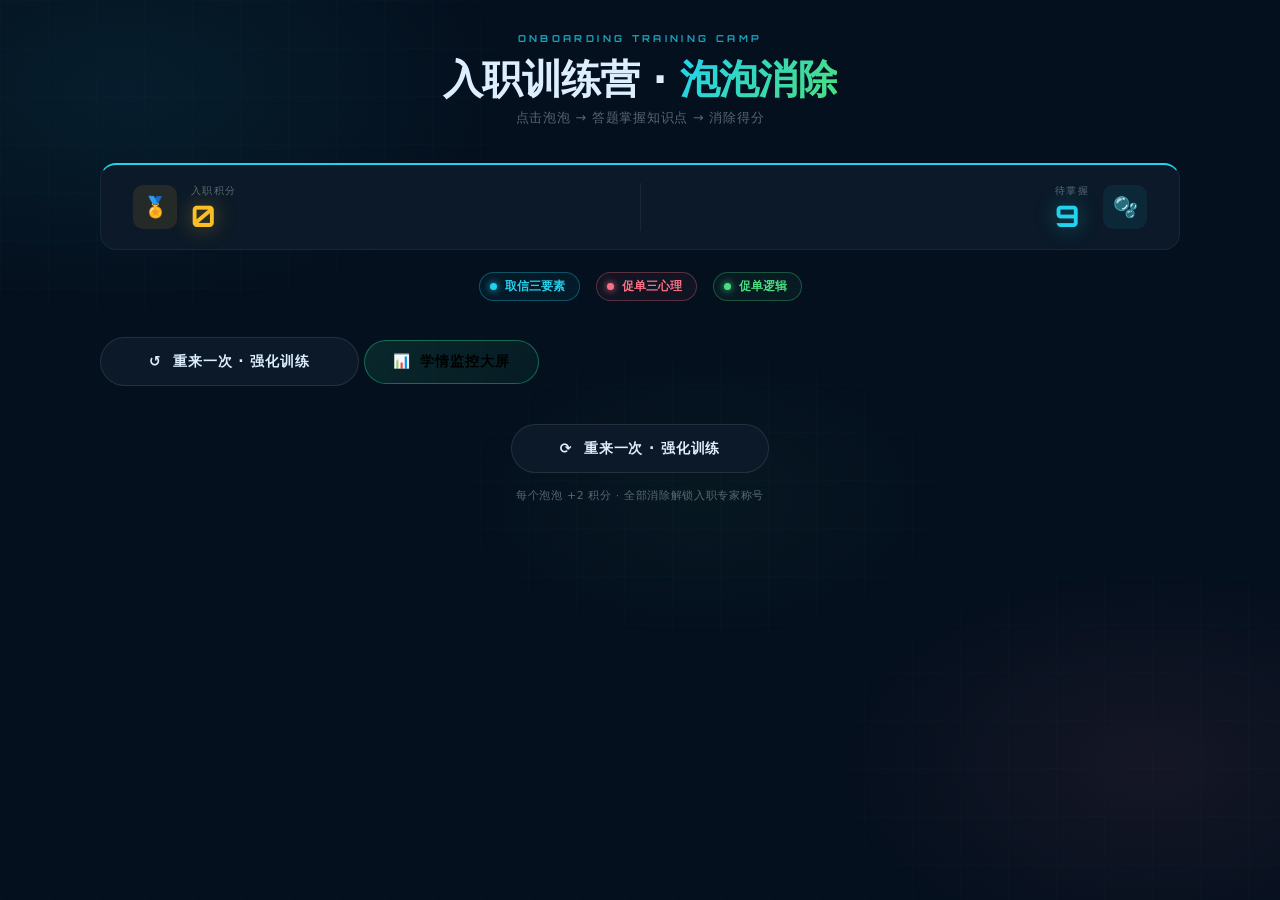
==== commit 954a423e: "dashboad" ====
--- a/index.html
+++ b/index.html
@@ -520,6 +520,30 @@
       line-height: 1.6;
       padding: 0 4px;
     }
+       .nav-btn {
+           background: linear-gradient(135deg, rgba(38,217,139,0.12), rgba(38,217,139,0.06));
+           border: 1px solid rgba(38,217,139,0.4);
+           color: var(--green-cat);
+           padding: 12px 28px;
+           border-radius: 60px;
+           font-family: 'Noto Serif SC', serif;
+           font-size: 0.85rem;
+           font-weight: 700;
+           letter-spacing: 0.08em;
+           cursor: pointer;
+           transition: all 0.2s;
+           text-decoration: none;
+           display: inline-flex;
+           align-items: center;
+           gap: 7px;
+       }
+       .nav-btn:hover {
+           background: rgba(38,217,139,0.18);
+           border-color: rgba(38,217,139,0.7);
+           box-shadow: 0 0 22px rgba(38,217,139,0.2);
+           transform: translateY(-1px);
+       }
+       .nav-btn:active { transform: scale(0.97); }
 
     /* ── Responsive ── */
     @media (max-width: 520px) {
@@ -568,8 +592,11 @@
   </div>
 
   <!-- Bubble grid -->
-  <div id="bubblesGrid" class="bubbles-grid"></div>
-
+  <!-- <div id="bubblesGrid" class="bubbles-grid"></div> -->
+   <div class="bottom-btns">
+       <button id="resetGameBtn" class="reset-btn">↺ &nbsp;重来一次 · 强化训练</button>
+       <a href="xuesheng.html" target="_blank" class="nav-btn">📊 &nbsp;学情监控大屏</a>
+   </div>
   <!-- Bottom -->
   <div class="bottom-section">
     <button id="resetGameBtn" class="reset-btn">⟳ &nbsp;重来一次 · 强化训练</button>
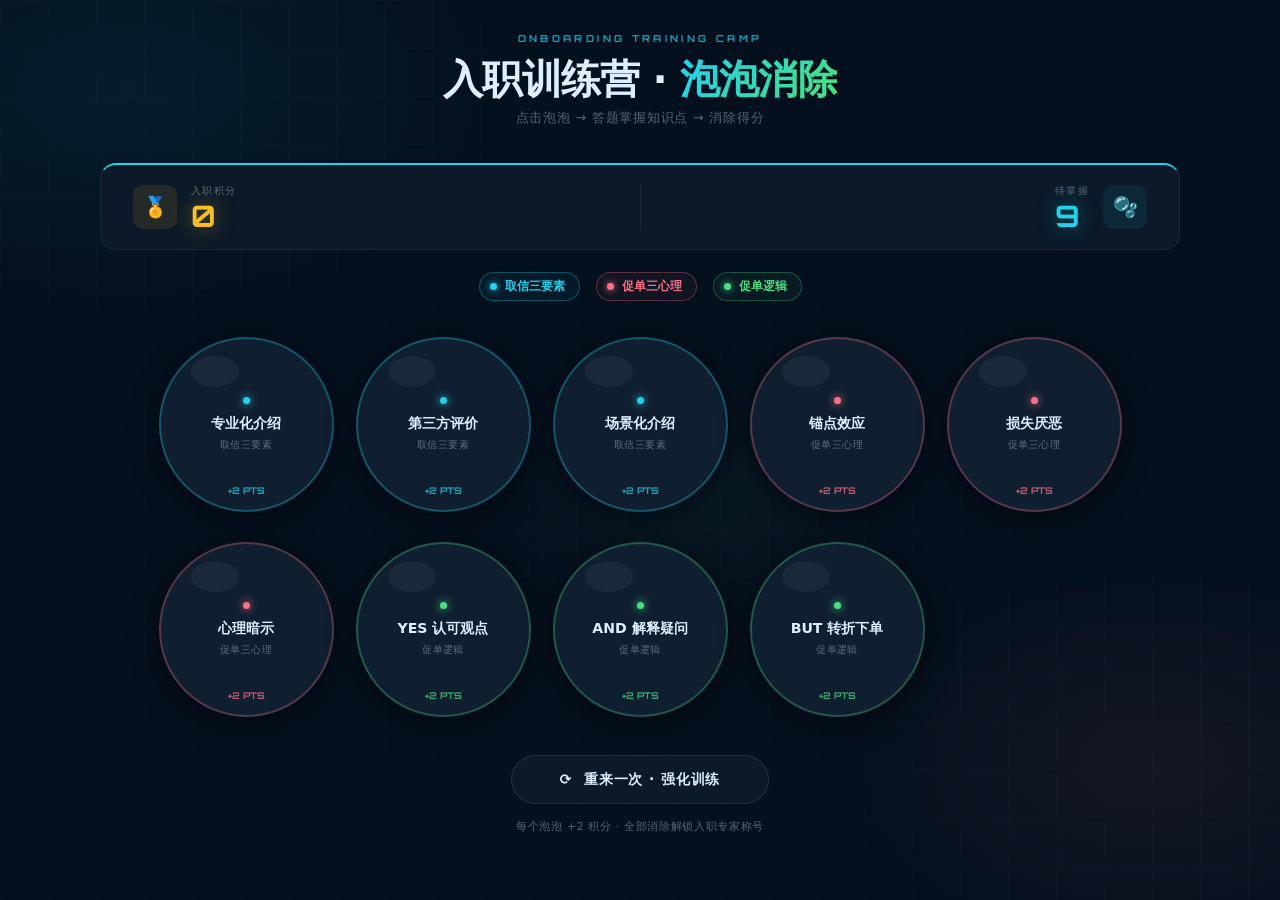
==== commit aad7b2d4: "Add a new btn" ====
--- a/index.html
+++ b/index.html
@@ -520,30 +520,6 @@
       line-height: 1.6;
       padding: 0 4px;
     }
-       .nav-btn {
-           background: linear-gradient(135deg, rgba(38,217,139,0.12), rgba(38,217,139,0.06));
-           border: 1px solid rgba(38,217,139,0.4);
-           color: var(--green-cat);
-           padding: 12px 28px;
-           border-radius: 60px;
-           font-family: 'Noto Serif SC', serif;
-           font-size: 0.85rem;
-           font-weight: 700;
-           letter-spacing: 0.08em;
-           cursor: pointer;
-           transition: all 0.2s;
-           text-decoration: none;
-           display: inline-flex;
-           align-items: center;
-           gap: 7px;
-       }
-       .nav-btn:hover {
-           background: rgba(38,217,139,0.18);
-           border-color: rgba(38,217,139,0.7);
-           box-shadow: 0 0 22px rgba(38,217,139,0.2);
-           transform: translateY(-1px);
-       }
-       .nav-btn:active { transform: scale(0.97); }
 
     /* ── Responsive ── */
     @media (max-width: 520px) {
@@ -592,11 +568,8 @@
   </div>
 
   <!-- Bubble grid -->
-  <!-- <div id="bubblesGrid" class="bubbles-grid"></div> -->
-   <div class="bottom-btns">
-       <button id="resetGameBtn" class="reset-btn">↺ &nbsp;重来一次 · 强化训练</button>
-       <a href="xuesheng.html" target="_blank" class="nav-btn">📊 &nbsp;学情监控大屏</a>
-   </div>
+  <div id="bubblesGrid" class="bubbles-grid"></div>
+
   <!-- Bottom -->
   <div class="bottom-section">
     <button id="resetGameBtn" class="reset-btn">⟳ &nbsp;重来一次 · 强化训练</button>
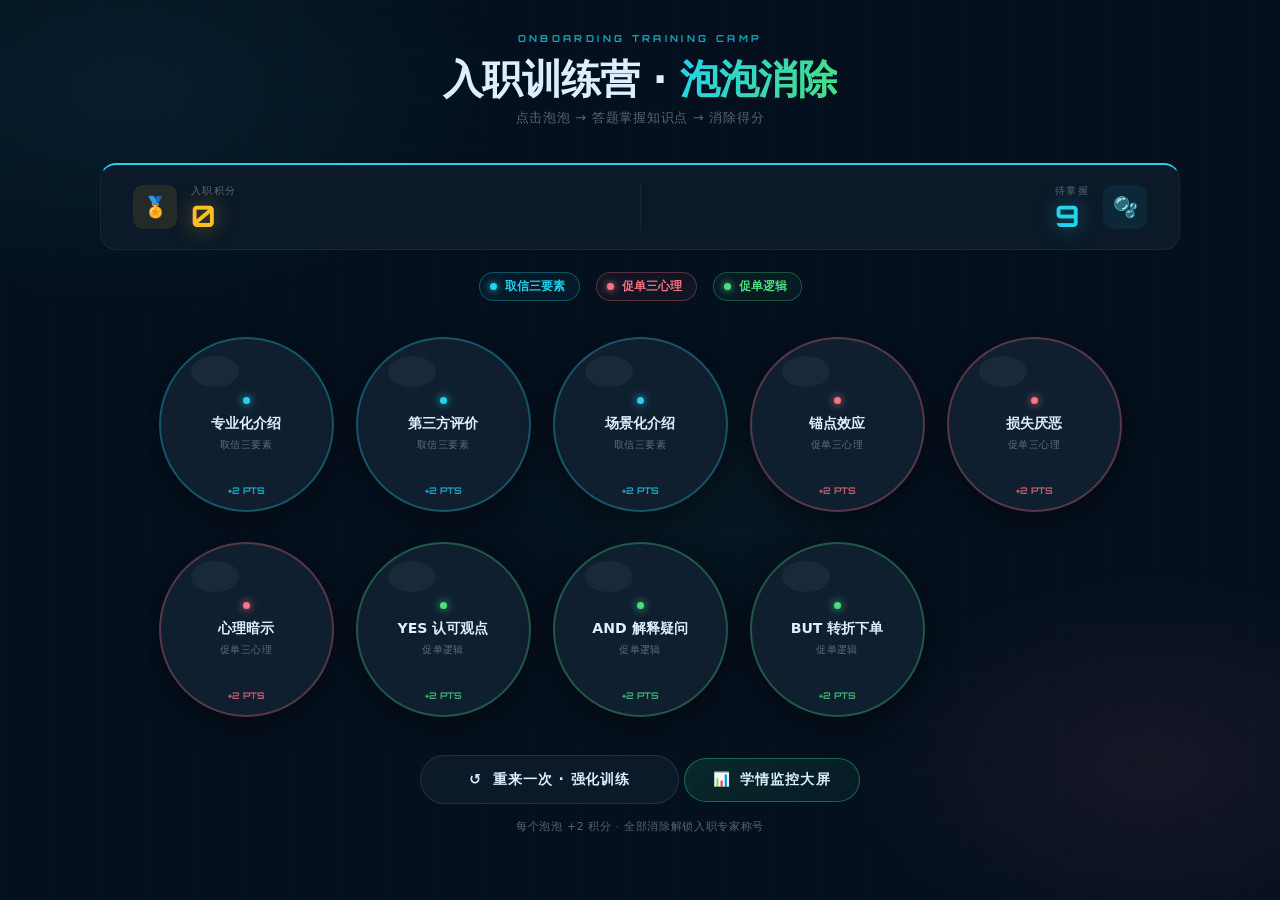
==== commit 03ac5716: "add the btn" ====
--- a/index.html
+++ b/index.html
@@ -1,804 +1,1134 @@
-<!DOCTYPE html>
+<!doctype html>
 <html lang="zh-CN">
-<head>
-  <meta charset="UTF-8">
-  <meta name="viewport" content="width=device-width, initial-scale=1.0, user-scalable=no">
-  <title>入职训练营 · 泡泡消除</title>
-  <link rel="preconnect" href="https://fonts.googleapis.com">
-  <link href="https://fonts.googleapis.com/css2?family=Orbitron:wght@700;900&display=swap" rel="stylesheet">
-  <style>
-    :root {
-      --bg:          #05101e;
-      --panel:       #0b1928;
-      --panel2:      #0f1f30;
-      --border:      rgba(255,255,255,0.06);
-      --c1:          #22d3ee;   /* 取信三要素 — cyan */
-      --c2:          #fb7185;   /* 促单三心理 — rose */
-      --c3:          #4ade80;   /* 促单逻辑   — green */
-      --gold:        #fbbf24;
-      --text:        #ddeeff;
-      --dim:         rgba(221,238,255,0.38);
-    }
-
-    *, *::before, *::after {
-      margin: 0; padding: 0;
-      box-sizing: border-box;
-      user-select: none;
-    }
-
-    body {
-      min-height: 100vh;
-      background: var(--bg);
-      font-family: 'PingFang SC', 'Microsoft YaHei', 'Noto Sans SC', system-ui, sans-serif;
-      padding: 32px 20px 52px;
-      position: relative;
-      overflow-x: hidden;
-    }
-
-    /* ── Atmosphere ── */
-    body::before {
-      content: '';
-      position: fixed; inset: 0;
-      background:
-        radial-gradient(ellipse 55% 45% at 10% 10%,  rgba(34,211,238,.07) 0%, transparent 55%),
-        radial-gradient(ellipse 45% 40% at 90% 85%,  rgba(251,113,133,.07) 0%, transparent 55%),
-        radial-gradient(ellipse 35% 30% at 55% 55%,  rgba(74,222,128,.04)  0%, transparent 55%);
-      pointer-events: none;
-    }
-
-    body::after {
-      content: '';
-      position: fixed; inset: 0;
-      background-image:
-        linear-gradient(rgba(34,211,238,.016) 1px, transparent 1px),
-        linear-gradient(90deg, rgba(34,211,238,.016) 1px, transparent 1px);
-      background-size: 48px 48px;
-      pointer-events: none;
-    }
-
-    /* ── Container ── */
-    .game-container {
-      position: relative; z-index: 1;
-      max-width: 1080px;
-      margin: 0 auto;
-    }
-
-    /* ── Header ── */
-    .game-header {
-      text-align: center;
-      margin-bottom: 36px;
-    }
-
-    .game-eyebrow {
-      font-family: 'Orbitron', sans-serif;
-      font-size: 0.6rem;
-      font-weight: 700;
-      letter-spacing: .35em;
-      color: var(--c1);
-      text-transform: uppercase;
-      margin-bottom: 12px;
-      opacity: .75;
-    }
-
-    .game-title {
-      font-size: clamp(1.6rem, 4.2vw, 2.5rem);
-      font-weight: 800;
-      color: var(--text);
-      letter-spacing: -0.02em;
-      line-height: 1.15;
-    }
-
-    .game-title em {
-      font-style: normal;
-      background: linear-gradient(120deg, var(--c1) 0%, var(--c3) 100%);
-      -webkit-background-clip: text;
-      background-clip: text;
-      -webkit-text-fill-color: transparent;
-    }
-
-    .game-subtitle {
-      margin-top: 8px;
-      font-size: .8rem;
-      color: var(--dim);
-      letter-spacing: .06em;
-    }
-
-    /* ── Stats Bar ── */
-    .stats-bar {
-      display: flex;
-      align-items: center;
-      background: var(--panel);
-      border: 1px solid var(--border);
-      border-top: 2.5px solid var(--c1);
-      border-radius: 16px;
-      padding: 18px 32px;
-      margin-bottom: 22px;
-    }
-
-    .stat-block { display: flex; align-items: center; gap: 14px; flex: 1; }
-    .stat-block.right { justify-content: flex-end; }
-
-    .stat-icon {
-      width: 44px; height: 44px;
-      border-radius: 10px;
-      display: flex; align-items: center; justify-content: center;
-      font-size: 1.25rem; flex-shrink: 0;
-    }
-    .stat-icon.gold-bg { background: rgba(251,191,36,.1); }
-    .stat-icon.cyan-bg { background: rgba(34,211,238,.08); }
-
-    .stat-label {
-      font-size: .64rem;
-      color: var(--dim);
-      letter-spacing: .14em;
-      text-transform: uppercase;
-      margin-bottom: 3px;
-    }
-
-    .stat-num {
-      font-family: 'Orbitron', sans-serif;
-      font-size: 1.85rem;
-      font-weight: 700;
-      line-height: 1;
-    }
-    .stat-num.gold { color: var(--gold); text-shadow: 0 0 22px rgba(251,191,36,.45); }
-    .stat-num.cyan { color: var(--c1);  text-shadow: 0 0 22px rgba(34,211,238,.45); }
-
-    .stats-sep {
-      width: 1px; height: 48px;
-      background: var(--border);
-      margin: 0 30px;
-    }
-
-    /* ── Legend ── */
-    .legend-row {
-      display: flex;
-      justify-content: center;
-      gap: 16px;
-      flex-wrap: wrap;
-      margin-bottom: 36px;
-    }
-
-    .legend-chip {
-      display: flex; align-items: center; gap: 8px;
-      padding: 6px 14px 6px 10px;
-      border-radius: 999px;
-      border: 1px solid;
-      font-size: .73rem;
-      font-weight: 600;
-    }
-
-    .legend-chip.lc1 { border-color: rgba(34,211,238,.3);  color: var(--c1); background: rgba(34,211,238,.05); }
-    .legend-chip.lc2 { border-color: rgba(251,113,133,.3); color: var(--c2); background: rgba(251,113,133,.05); }
-    .legend-chip.lc3 { border-color: rgba(74,222,128,.3);  color: var(--c3); background: rgba(74,222,128,.05); }
-
-    .ldot {
-      width: 7px; height: 7px;
-      border-radius: 50%;
-    }
-    .lc1 .ldot { background: var(--c1); box-shadow: 0 0 7px var(--c1); }
-    .lc2 .ldot { background: var(--c2); box-shadow: 0 0 7px var(--c2); }
-    .lc3 .ldot { background: var(--c3); box-shadow: 0 0 7px var(--c3); }
-
-    /* ── Bubbles Grid ── */
-    .bubbles-grid {
-      display: grid;
-      grid-template-columns: repeat(auto-fill, minmax(152px, 175px));
-      justify-content: center;
-      gap: 30px 22px;
-      min-height: 190px;
-    }
-
-    /* ── Bubble ── */
-    .bubble {
-      aspect-ratio: 1;
-      border-radius: 50%;
-      background: var(--panel2);
-      border: 2px solid rgba(255,255,255,.07);
-      display: flex;
-      flex-direction: column;
-      align-items: center;
-      justify-content: center;
-      text-align: center;
-      cursor: pointer;
-      padding: 16px 12px;
-      position: relative;
-      transition:
-        transform .3s cubic-bezier(.34,1.56,.64,1),
-        box-shadow .3s ease,
-        border-color .3s ease;
-      animation: bubbleIn .5s cubic-bezier(.34,1.56,.64,1) both;
-    }
-
-    .bubble:nth-child(1)  { animation-delay: .00s }
-    .bubble:nth-child(2)  { animation-delay: .05s }
-    .bubble:nth-child(3)  { animation-delay: .10s }
-    .bubble:nth-child(4)  { animation-delay: .15s }
-    .bubble:nth-child(5)  { animation-delay: .20s }
-    .bubble:nth-child(6)  { animation-delay: .25s }
-    .bubble:nth-child(7)  { animation-delay: .30s }
-    .bubble:nth-child(8)  { animation-delay: .35s }
-    .bubble:nth-child(9)  { animation-delay: .40s }
-
-    @keyframes bubbleIn {
-      from { transform: scale(.5) translateY(28px); opacity: 0; }
-      to   { transform: scale(1) translateY(0);     opacity: 1; }
-    }
-
-    /* highlight sheen */
-    .bubble::before {
-      content: '';
-      position: absolute;
-      top: 10%; left: 18%;
-      width: 28%; height: 18%;
-      background: rgba(255,255,255,.045);
-      border-radius: 50%;
-      pointer-events: none;
-    }
-
-    /* outer pulse ring */
-    .bubble::after {
-      content: '';
-      position: absolute;
-      inset: -8px;
-      border-radius: 50%;
-      border: 1px solid;
-      opacity: 0;
-      transition: opacity .3s, inset .3s;
-    }
-
-    /* per-category colours */
-    .bubble[data-type="取信三要素"] {
-      border-color: rgba(34,211,238,.3);
-      box-shadow: 0 6px 28px rgba(0,0,0,.5);
-    }
-    .bubble[data-type="取信三要素"]::after { border-color: rgba(34,211,238,.18); }
-    .bubble[data-type="取信三要素"]:hover {
-      border-color: var(--c1);
-      box-shadow: 0 18px 44px rgba(0,0,0,.65), 0 0 28px rgba(34,211,238,.35), 0 0 70px rgba(34,211,238,.12);
-      transform: scale(1.08) translateY(-6px);
-    }
-    .bubble[data-type="取信三要素"]:hover::after { opacity: 1; inset: -14px; }
-
-    .bubble[data-type="促单三心理"] {
-      border-color: rgba(251,113,133,.3);
-      box-shadow: 0 6px 28px rgba(0,0,0,.5);
-    }
-    .bubble[data-type="促单三心理"]::after { border-color: rgba(251,113,133,.18); }
-    .bubble[data-type="促单三心理"]:hover {
-      border-color: var(--c2);
-      box-shadow: 0 18px 44px rgba(0,0,0,.65), 0 0 28px rgba(251,113,133,.35), 0 0 70px rgba(251,113,133,.12);
-      transform: scale(1.08) translateY(-6px);
-    }
-    .bubble[data-type="促单三心理"]:hover::after { opacity: 1; inset: -14px; }
-
-    .bubble[data-type="促单逻辑"] {
-      border-color: rgba(74,222,128,.3);
-      box-shadow: 0 6px 28px rgba(0,0,0,.5);
-    }
-    .bubble[data-type="促单逻辑"]::after { border-color: rgba(74,222,128,.18); }
-    .bubble[data-type="促单逻辑"]:hover {
-      border-color: var(--c3);
-      box-shadow: 0 18px 44px rgba(0,0,0,.65), 0 0 28px rgba(74,222,128,.35), 0 0 70px rgba(74,222,128,.12);
-      transform: scale(1.08) translateY(-6px);
-    }
-    .bubble[data-type="促单逻辑"]:hover::after { opacity: 1; inset: -14px; }
-
-    .bubble:active { transform: scale(.95) !important; transition-duration: .08s !important; }
-
-    /* bubble internals */
-    .bubble-dot {
-      width: 7px; height: 7px;
-      border-radius: 50%;
-      margin-bottom: 10px;
-      flex-shrink: 0;
-    }
-    .bubble[data-type="取信三要素"] .bubble-dot { background: var(--c1); box-shadow: 0 0 8px var(--c1); }
-    .bubble[data-type="促单三心理"] .bubble-dot { background: var(--c2); box-shadow: 0 0 8px var(--c2); }
-    .bubble[data-type="促单逻辑"]   .bubble-dot { background: var(--c3); box-shadow: 0 0 8px var(--c3); }
-
-    .bubble-name {
-      font-size: .88rem;
-      font-weight: 700;
-      color: var(--text);
-      line-height: 1.3;
-      margin-bottom: 7px;
-      word-break: keep-all;
-    }
-
-    .bubble-cat {
-      font-size: .61rem;
-      color: var(--dim);
-      letter-spacing: .04em;
-    }
-
-    .bubble-pts {
-      position: absolute;
-      bottom: 14px;
-      font-family: 'Orbitron', sans-serif;
-      font-size: .58rem;
-      font-weight: 700;
-      opacity: .75;
-    }
-    .bubble[data-type="取信三要素"] .bubble-pts { color: var(--c1); }
-    .bubble[data-type="促单三心理"] .bubble-pts { color: var(--c2); }
-    .bubble[data-type="促单逻辑"]   .bubble-pts { color: var(--c3); }
-
-    /* ── Empty state ── */
-    .empty-state {
-      grid-column: 1 / -1;
-      padding: 64px 24px;
-      text-align: center;
-      color: var(--dim);
-      font-size: 1.05rem;
-      line-height: 1.8;
-    }
-
-    /* ── Win banner ── */
-    .win-message {
-      margin: 24px 0 0;
-      padding: 22px 28px;
-      background: linear-gradient(135deg, rgba(74,222,128,.07), rgba(251,191,36,.07));
-      border: 1px solid rgba(74,222,128,.25);
-      border-radius: 16px;
-      color: var(--c3);
-      text-align: center;
-      font-size: .98rem;
-      font-weight: 700;
-      line-height: 1.85;
-      text-shadow: 0 0 24px rgba(74,222,128,.35);
-    }
-
-    /* ── Bottom section ── */
-    .bottom-section {
-      display: flex;
-      flex-direction: column;
-      align-items: center;
-      gap: 14px;
-      margin-top: 38px;
-    }
-
-    .reset-btn {
-      background: var(--panel);
-      border: 1px solid rgba(255,255,255,.1);
-      color: var(--text);
-      padding: 14px 48px;
-      border-radius: 999px;
-      font-size: .88rem;
-      font-weight: 700;
-      font-family: inherit;
-      cursor: pointer;
-      letter-spacing: .06em;
-      transition: border-color .2s, color .2s, box-shadow .2s;
-    }
-    .reset-btn:hover {
-      border-color: rgba(34,211,238,.4);
-      color: var(--c1);
-      box-shadow: 0 0 22px rgba(34,211,238,.12);
-    }
-    .reset-btn:active { transform: scale(.97); }
-
-    footer {
-      font-size: .68rem;
-      color: var(--dim);
-      text-align: center;
-      letter-spacing: .06em;
-      line-height: 1.7;
-    }
-
-    /* ── Modal ── */
-    .modal {
-      display: none;
-      position: fixed; inset: 0;
-      background: rgba(3,8,18,.9);
-      backdrop-filter: blur(18px);
-      justify-content: center;
-      align-items: center;
-      z-index: 1000;
-      padding: 20px;
-    }
-
-    .modal-card {
-      background: var(--panel);
-      border: 1px solid var(--border);
-      border-top: 3px solid var(--c1);
-      max-width: 460px;
-      width: 100%;
-      border-radius: 20px;
-      padding: 32px 28px 28px;
-      text-align: center;
-      box-shadow: 0 40px 80px rgba(0,0,0,.95), 0 0 60px rgba(34,211,238,.07);
-      animation: cardPop .24s cubic-bezier(.2,.9,.4,1.1);
-    }
-
-    @keyframes cardPop {
-      from { transform: scale(.88) translateY(14px); opacity: 0; }
-      to   { transform: scale(1) translateY(0);      opacity: 1; }
-    }
-
-    .modal-tag {
-      display: inline-flex;
-      align-items: center;
-      gap: 6px;
-      font-family: 'Orbitron', sans-serif;
-      font-size: .58rem;
-      letter-spacing: .22em;
-      color: var(--c1);
-      padding: 5px 12px;
-      border: 1px solid rgba(34,211,238,.22);
-      border-radius: 4px;
-      margin-bottom: 16px;
-      text-transform: uppercase;
-    }
-
-    .modal-bubble-name {
-      font-size: 1rem;
-      font-weight: 700;
-      color: var(--text);
-      margin-bottom: 18px;
-    }
-
-    .modal-question {
-      background: rgba(255,255,255,.025);
-      border: 1px solid rgba(255,255,255,.065);
-      border-left: 3px solid var(--c1);
-      padding: 17px 20px;
-      border-radius: 12px;
-      font-size: .98rem;
-      color: var(--text);
-      line-height: 1.65;
-      text-align: left;
-      margin-bottom: 18px;
-    }
-
-    .modal-input {
-      width: 100%;
-      padding: 13px 20px;
-      background: rgba(255,255,255,.035);
-      border: 1px solid rgba(255,255,255,.1);
-      border-radius: 10px;
-      font-size: 1rem;
-      color: var(--text);
-      font-family: inherit;
-      outline: none;
-      text-align: center;
-      caret-color: var(--c1);
-      transition: border-color .2s, box-shadow .2s;
-    }
-    .modal-input:focus {
-      border-color: rgba(34,211,238,.42);
-      box-shadow: 0 0 0 3px rgba(34,211,238,.08);
-    }
-    .modal-input::placeholder { color: rgba(221,238,255,.2); }
-
-    .modal-buttons {
-      display: flex;
-      gap: 12px;
-      margin-top: 18px;
-    }
-
-    .modal-btn {
-      flex: 1;
-      padding: 13px 16px;
-      border-radius: 10px;
-      border: 1px solid;
-      font-size: .88rem;
-      font-weight: 700;
-      font-family: inherit;
-      cursor: pointer;
-      transition: all .18s;
-      letter-spacing: .02em;
-    }
-
-    .modal-btn.confirm {
-      background: rgba(74,222,128,.08);
-      border-color: rgba(74,222,128,.32);
-      color: var(--c3);
-    }
-    .modal-btn.confirm:hover {
-      background: rgba(74,222,128,.15);
-      box-shadow: 0 0 22px rgba(74,222,128,.18);
-    }
-
-    .modal-btn.cancel {
-      background: rgba(255,255,255,.025);
-      border-color: rgba(255,255,255,.08);
-      color: var(--dim);
-    }
-    .modal-btn.cancel:hover {
-      border-color: rgba(255,255,255,.16);
-      color: var(--text);
-    }
-
-    .modal-btn:active { transform: scale(.97); }
-
-    .feedback {
-      min-height: 2.8rem;
-      font-size: .85rem;
-      font-weight: 600;
-      margin-top: 16px;
-      line-height: 1.6;
-      padding: 0 4px;
-    }
-
-    /* ── Responsive ── */
-    @media (max-width: 520px) {
-      .stats-bar { flex-wrap: wrap; gap: 10px; justify-content: center; }
-      .stats-sep { display: none; }
-      .stat-block.right { justify-content: center; }
-      .game-container { padding: 0; }
-    }
-  </style>
-</head>
-<body>
-
-<div class="game-container">
-
-  <!-- Header -->
-  <div class="game-header">
-    <div class="game-eyebrow">ONBOARDING TRAINING CAMP</div>
-    <h1 class="game-title">入职训练营 · <em>泡泡消除</em></h1>
-    <p class="game-subtitle">点击泡泡 → 答题掌握知识点 → 消除得分</p>
-  </div>
-
-  <!-- Stats bar -->
-  <div class="stats-bar">
-    <div class="stat-block">
-      <div class="stat-icon gold-bg">🏅</div>
-      <div>
-        <div class="stat-label">入职积分</div>
-        <div class="stat-num gold" id="scoreValue">0</div>
+  <head>
+    <meta charset="UTF-8" />
+    <meta
+      name="viewport"
+      content="width=device-width, initial-scale=1.0, user-scalable=no"
+    />
+    <title>入职训练营 · 泡泡消除</title>
+    <link rel="preconnect" href="https://fonts.googleapis.com" />
+    <link
+      href="https://fonts.googleapis.com/css2?family=Orbitron:wght@700;900&display=swap"
+      rel="stylesheet"
+    />
+    <style>
+      :root {
+        --bg: #05101e;
+        --panel: #0b1928;
+        --panel2: #0f1f30;
+        --border: rgba(255, 255, 255, 0.06);
+        --c1: #22d3ee; /* 取信三要素 — cyan */
+        --c2: #fb7185; /* 促单三心理 — rose */
+        --c3: #4ade80; /* 促单逻辑   — green */
+        --gold: #fbbf24;
+        --text: #ddeeff;
+        --dim: rgba(221, 238, 255, 0.38);
+      }
+
+      *,
+      *::before,
+      *::after {
+        margin: 0;
+        padding: 0;
+        box-sizing: border-box;
+        user-select: none;
+      }
+
+      body {
+        min-height: 100vh;
+        background: var(--bg);
+        font-family:
+          "PingFang SC", "Microsoft YaHei", "Noto Sans SC", system-ui,
+          sans-serif;
+        padding: 32px 20px 52px;
+        position: relative;
+        overflow-x: hidden;
+      }
+
+      /* ── Atmosphere ── */
+      body::before {
+        content: "";
+        position: fixed;
+        inset: 0;
+        background:
+          radial-gradient(
+            ellipse 55% 45% at 10% 10%,
+            rgba(34, 211, 238, 0.07) 0%,
+            transparent 55%
+          ),
+          radial-gradient(
+            ellipse 45% 40% at 90% 85%,
+            rgba(251, 113, 133, 0.07) 0%,
+            transparent 55%
+          ),
+          radial-gradient(
+            ellipse 35% 30% at 55% 55%,
+            rgba(74, 222, 128, 0.04) 0%,
+            transparent 55%
+          );
+        pointer-events: none;
+      }
+
+      body::after {
+        content: "";
+        position: fixed;
+        inset: 0;
+        background-image:
+          linear-gradient(rgba(34, 211, 238, 0.016) 1px, transparent 1px),
+          linear-gradient(90deg, rgba(34, 211, 238, 0.016) 1px, transparent 1px);
+        background-size: 48px 48px;
+        pointer-events: none;
+      }
+
+      /* ── Container ── */
+      .game-container {
+        position: relative;
+        z-index: 1;
+        max-width: 1080px;
+        margin: 0 auto;
+      }
+
+      /* ── Header ── */
+      .game-header {
+        text-align: center;
+        margin-bottom: 36px;
+      }
+
+      .game-eyebrow {
+        font-family: "Orbitron", sans-serif;
+        font-size: 0.6rem;
+        font-weight: 700;
+        letter-spacing: 0.35em;
+        color: var(--c1);
+        text-transform: uppercase;
+        margin-bottom: 12px;
+        opacity: 0.75;
+      }
+
+      .game-title {
+        font-size: clamp(1.6rem, 4.2vw, 2.5rem);
+        font-weight: 800;
+        color: var(--text);
+        letter-spacing: -0.02em;
+        line-height: 1.15;
+      }
+
+      .game-title em {
+        font-style: normal;
+        background: linear-gradient(120deg, var(--c1) 0%, var(--c3) 100%);
+        -webkit-background-clip: text;
+        background-clip: text;
+        -webkit-text-fill-color: transparent;
+      }
+
+      .game-subtitle {
+        margin-top: 8px;
+        font-size: 0.8rem;
+        color: var(--dim);
+        letter-spacing: 0.06em;
+      }
+
+      /* ── Stats Bar ── */
+      .stats-bar {
+        display: flex;
+        align-items: center;
+        background: var(--panel);
+        border: 1px solid var(--border);
+        border-top: 2.5px solid var(--c1);
+        border-radius: 16px;
+        padding: 18px 32px;
+        margin-bottom: 22px;
+      }
+
+      .stat-block {
+        display: flex;
+        align-items: center;
+        gap: 14px;
+        flex: 1;
+      }
+      .stat-block.right {
+        justify-content: flex-end;
+      }
+
+      .stat-icon {
+        width: 44px;
+        height: 44px;
+        border-radius: 10px;
+        display: flex;
+        align-items: center;
+        justify-content: center;
+        font-size: 1.25rem;
+        flex-shrink: 0;
+      }
+      .stat-icon.gold-bg {
+        background: rgba(251, 191, 36, 0.1);
+      }
+      .stat-icon.cyan-bg {
+        background: rgba(34, 211, 238, 0.08);
+      }
+
+      .stat-label {
+        font-size: 0.64rem;
+        color: var(--dim);
+        letter-spacing: 0.14em;
+        text-transform: uppercase;
+        margin-bottom: 3px;
+      }
+
+      .stat-num {
+        font-family: "Orbitron", sans-serif;
+        font-size: 1.85rem;
+        font-weight: 700;
+        line-height: 1;
+      }
+      .stat-num.gold {
+        color: var(--gold);
+        text-shadow: 0 0 22px rgba(251, 191, 36, 0.45);
+      }
+      .stat-num.cyan {
+        color: var(--c1);
+        text-shadow: 0 0 22px rgba(34, 211, 238, 0.45);
+      }
+
+      .stats-sep {
+        width: 1px;
+        height: 48px;
+        background: var(--border);
+        margin: 0 30px;
+      }
+
+      /* ── Legend ── */
+      .legend-row {
+        display: flex;
+        justify-content: center;
+        gap: 16px;
+        flex-wrap: wrap;
+        margin-bottom: 36px;
+      }
+
+      .legend-chip {
+        display: flex;
+        align-items: center;
+        gap: 8px;
+        padding: 6px 14px 6px 10px;
+        border-radius: 999px;
+        border: 1px solid;
+        font-size: 0.73rem;
+        font-weight: 600;
+      }
+
+      .legend-chip.lc1 {
+        border-color: rgba(34, 211, 238, 0.3);
+        color: var(--c1);
+        background: rgba(34, 211, 238, 0.05);
+      }
+      .legend-chip.lc2 {
+        border-color: rgba(251, 113, 133, 0.3);
+        color: var(--c2);
+        background: rgba(251, 113, 133, 0.05);
+      }
+      .legend-chip.lc3 {
+        border-color: rgba(74, 222, 128, 0.3);
+        color: var(--c3);
+        background: rgba(74, 222, 128, 0.05);
+      }
+
+      .ldot {
+        width: 7px;
+        height: 7px;
+        border-radius: 50%;
+      }
+      .lc1 .ldot {
+        background: var(--c1);
+        box-shadow: 0 0 7px var(--c1);
+      }
+      .lc2 .ldot {
+        background: var(--c2);
+        box-shadow: 0 0 7px var(--c2);
+      }
+      .lc3 .ldot {
+        background: var(--c3);
+        box-shadow: 0 0 7px var(--c3);
+      }
+
+      /* ── Bubbles Grid ── */
+      .bubbles-grid {
+        display: grid;
+        grid-template-columns: repeat(auto-fill, minmax(152px, 175px));
+        justify-content: center;
+        gap: 30px 22px;
+        min-height: 190px;
+      }
+
+      /* ── Bubble ── */
+      .bubble {
+        aspect-ratio: 1;
+        border-radius: 50%;
+        background: var(--panel2);
+        border: 2px solid rgba(255, 255, 255, 0.07);
+        display: flex;
+        flex-direction: column;
+        align-items: center;
+        justify-content: center;
+        text-align: center;
+        cursor: pointer;
+        padding: 16px 12px;
+        position: relative;
+        transition:
+          transform 0.3s cubic-bezier(0.34, 1.56, 0.64, 1),
+          box-shadow 0.3s ease,
+          border-color 0.3s ease;
+        animation: bubbleIn 0.5s cubic-bezier(0.34, 1.56, 0.64, 1) both;
+      }
+
+      .bubble:nth-child(1) {
+        animation-delay: 0s;
+      }
+      .bubble:nth-child(2) {
+        animation-delay: 0.05s;
+      }
+      .bubble:nth-child(3) {
+        animation-delay: 0.1s;
+      }
+      .bubble:nth-child(4) {
+        animation-delay: 0.15s;
+      }
+      .bubble:nth-child(5) {
+        animation-delay: 0.2s;
+      }
+      .bubble:nth-child(6) {
+        animation-delay: 0.25s;
+      }
+      .bubble:nth-child(7) {
+        animation-delay: 0.3s;
+      }
+      .bubble:nth-child(8) {
+        animation-delay: 0.35s;
+      }
+      .bubble:nth-child(9) {
+        animation-delay: 0.4s;
+      }
+
+      @keyframes bubbleIn {
+        from {
+          transform: scale(0.5) translateY(28px);
+          opacity: 0;
+        }
+        to {
+          transform: scale(1) translateY(0);
+          opacity: 1;
+        }
+      }
+
+      /* highlight sheen */
+      .bubble::before {
+        content: "";
+        position: absolute;
+        top: 10%;
+        left: 18%;
+        width: 28%;
+        height: 18%;
+        background: rgba(255, 255, 255, 0.045);
+        border-radius: 50%;
+        pointer-events: none;
+      }
+
+      /* outer pulse ring */
+      .bubble::after {
+        content: "";
+        position: absolute;
+        inset: -8px;
+        border-radius: 50%;
+        border: 1px solid;
+        opacity: 0;
+        transition:
+          opacity 0.3s,
+          inset 0.3s;
+      }
+
+      /* per-category colours */
+      .bubble[data-type="取信三要素"] {
+        border-color: rgba(34, 211, 238, 0.3);
+        box-shadow: 0 6px 28px rgba(0, 0, 0, 0.5);
+      }
+      .bubble[data-type="取信三要素"]::after {
+        border-color: rgba(34, 211, 238, 0.18);
+      }
+      .bubble[data-type="取信三要素"]:hover {
+        border-color: var(--c1);
+        box-shadow:
+          0 18px 44px rgba(0, 0, 0, 0.65),
+          0 0 28px rgba(34, 211, 238, 0.35),
+          0 0 70px rgba(34, 211, 238, 0.12);
+        transform: scale(1.08) translateY(-6px);
+      }
+      .bubble[data-type="取信三要素"]:hover::after {
+        opacity: 1;
+        inset: -14px;
+      }
+
+      .bubble[data-type="促单三心理"] {
+        border-color: rgba(251, 113, 133, 0.3);
+        box-shadow: 0 6px 28px rgba(0, 0, 0, 0.5);
+      }
+      .bubble[data-type="促单三心理"]::after {
+        border-color: rgba(251, 113, 133, 0.18);
+      }
+      .bubble[data-type="促单三心理"]:hover {
+        border-color: var(--c2);
+        box-shadow:
+          0 18px 44px rgba(0, 0, 0, 0.65),
+          0 0 28px rgba(251, 113, 133, 0.35),
+          0 0 70px rgba(251, 113, 133, 0.12);
+        transform: scale(1.08) translateY(-6px);
+      }
+      .bubble[data-type="促单三心理"]:hover::after {
+        opacity: 1;
+        inset: -14px;
+      }
+
+      .bubble[data-type="促单逻辑"] {
+        border-color: rgba(74, 222, 128, 0.3);
+        box-shadow: 0 6px 28px rgba(0, 0, 0, 0.5);
+      }
+      .bubble[data-type="促单逻辑"]::after {
+        border-color: rgba(74, 222, 128, 0.18);
+      }
+      .bubble[data-type="促单逻辑"]:hover {
+        border-color: var(--c3);
+        box-shadow:
+          0 18px 44px rgba(0, 0, 0, 0.65),
+          0 0 28px rgba(74, 222, 128, 0.35),
+          0 0 70px rgba(74, 222, 128, 0.12);
+        transform: scale(1.08) translateY(-6px);
+      }
+      .bubble[data-type="促单逻辑"]:hover::after {
+        opacity: 1;
+        inset: -14px;
+      }
+
+      .bubble:active {
+        transform: scale(0.95) !important;
+        transition-duration: 0.08s !important;
+      }
+
+      /* bubble internals */
+      .bubble-dot {
+        width: 7px;
+        height: 7px;
+        border-radius: 50%;
+        margin-bottom: 10px;
+        flex-shrink: 0;
+      }
+      .bubble[data-type="取信三要素"] .bubble-dot {
+        background: var(--c1);
+        box-shadow: 0 0 8px var(--c1);
+      }
+      .bubble[data-type="促单三心理"] .bubble-dot {
+        background: var(--c2);
+        box-shadow: 0 0 8px var(--c2);
+      }
+      .bubble[data-type="促单逻辑"] .bubble-dot {
+        background: var(--c3);
+        box-shadow: 0 0 8px var(--c3);
+      }
+
+      .bubble-name {
+        font-size: 0.88rem;
+        font-weight: 700;
+        color: var(--text);
+        line-height: 1.3;
+        margin-bottom: 7px;
+        word-break: keep-all;
+      }
+
+      .bubble-cat {
+        font-size: 0.61rem;
+        color: var(--dim);
+        letter-spacing: 0.04em;
+      }
+
+      .bubble-pts {
+        position: absolute;
+        bottom: 14px;
+        font-family: "Orbitron", sans-serif;
+        font-size: 0.58rem;
+        font-weight: 700;
+        opacity: 0.75;
+      }
+      .bubble[data-type="取信三要素"] .bubble-pts {
+        color: var(--c1);
+      }
+      .bubble[data-type="促单三心理"] .bubble-pts {
+        color: var(--c2);
+      }
+      .bubble[data-type="促单逻辑"] .bubble-pts {
+        color: var(--c3);
+      }
+
+      /* ── Empty state ── */
+      .empty-state {
+        grid-column: 1 / -1;
+        padding: 64px 24px;
+        text-align: center;
+        color: var(--dim);
+        font-size: 1.05rem;
+        line-height: 1.8;
+      }
+
+      /* ── Win banner ── */
+      .win-message {
+        margin: 24px 0 0;
+        padding: 22px 28px;
+        background: linear-gradient(
+          135deg,
+          rgba(74, 222, 128, 0.07),
+          rgba(251, 191, 36, 0.07)
+        );
+        border: 1px solid rgba(74, 222, 128, 0.25);
+        border-radius: 16px;
+        color: var(--c3);
+        text-align: center;
+        font-size: 0.98rem;
+        font-weight: 700;
+        line-height: 1.85;
+        text-shadow: 0 0 24px rgba(74, 222, 128, 0.35);
+      }
+
+      /* ── Bottom section ── */
+      .bottom-section {
+        display: flex;
+        flex-direction: column;
+        align-items: center;
+        gap: 14px;
+        margin-top: 38px;
+      }
+
+      .reset-btn {
+        background: var(--panel);
+        border: 1px solid rgba(255, 255, 255, 0.1);
+        color: var(--text);
+        padding: 14px 48px;
+        border-radius: 999px;
+        font-size: 0.88rem;
+        font-weight: 700;
+        font-family: inherit;
+        cursor: pointer;
+        letter-spacing: 0.06em;
+        transition:
+          border-color 0.2s,
+          color 0.2s,
+          box-shadow 0.2s;
+      }
+      .reset-btn:hover {
+        border-color: rgba(34, 211, 238, 0.4);
+        color: var(--c1);
+        box-shadow: 0 0 22px rgba(34, 211, 238, 0.12);
+      }
+      .reset-btn:active {
+        transform: scale(0.97);
+      }
+      .nav-btn {
+        background: linear-gradient(
+          135deg,
+          rgba(38, 217, 139, 0.12),
+          rgba(38, 217, 139, 0.06)
+        );
+        border: 1px solid rgba(38, 217, 139, 0.4);
+        color: var(--text);
+        padding: 12px 28px;
+        border-radius: 60px;
+        font-family: "Noto Serif SC", serif;
+        font-size: 0.85rem;
+        font-weight: 700;
+        letter-spacing: 0.08em;
+        cursor: pointer;
+        transition: all 0.2s;
+        text-decoration: none;
+        display: inline-flex;
+        align-items: center;
+        gap: 7px;
+      }
+      .nav-btn:hover {
+        background: rgba(38, 217, 139, 0.18);
+        border-color: rgba(38, 217, 139, 0.7);
+        box-shadow: 0 0 22px rgba(38, 217, 139, 0.2);
+        transform: translateY(-1px);
+      }
+      .nav-btn:active {
+        transform: scale(0.97);
+      }
+
+      footer {
+        font-size: 0.68rem;
+        color: var(--dim);
+        text-align: center;
+        letter-spacing: 0.06em;
+        line-height: 1.7;
+      }
+
+      /* ── Modal ── */
+      .modal {
+        display: none;
+        position: fixed;
+        inset: 0;
+        background: rgba(3, 8, 18, 0.9);
+        backdrop-filter: blur(18px);
+        justify-content: center;
+        align-items: center;
+        z-index: 1000;
+        padding: 20px;
+      }
+
+      .modal-card {
+        background: var(--panel);
+        border: 1px solid var(--border);
+        border-top: 3px solid var(--c1);
+        max-width: 460px;
+        width: 100%;
+        border-radius: 20px;
+        padding: 32px 28px 28px;
+        text-align: center;
+        box-shadow:
+          0 40px 80px rgba(0, 0, 0, 0.95),
+          0 0 60px rgba(34, 211, 238, 0.07);
+        animation: cardPop 0.24s cubic-bezier(0.2, 0.9, 0.4, 1.1);
+      }
+
+      @keyframes cardPop {
+        from {
+          transform: scale(0.88) translateY(14px);
+          opacity: 0;
+        }
+        to {
+          transform: scale(1) translateY(0);
+          opacity: 1;
+        }
+      }
+
+      .modal-tag {
+        display: inline-flex;
+        align-items: center;
+        gap: 6px;
+        font-family: "Orbitron", sans-serif;
+        font-size: 0.58rem;
+        letter-spacing: 0.22em;
+        color: var(--c1);
+        padding: 5px 12px;
+        border: 1px solid rgba(34, 211, 238, 0.22);
+        border-radius: 4px;
+        margin-bottom: 16px;
+        text-transform: uppercase;
+      }
+
+      .modal-bubble-name {
+        font-size: 1rem;
+        font-weight: 700;
+        color: var(--text);
+        margin-bottom: 18px;
+      }
+
+      .modal-question {
+        background: rgba(255, 255, 255, 0.025);
+        border: 1px solid rgba(255, 255, 255, 0.065);
+        border-left: 3px solid var(--c1);
+        padding: 17px 20px;
+        border-radius: 12px;
+        font-size: 0.98rem;
+        color: var(--text);
+        line-height: 1.65;
+        text-align: left;
+        margin-bottom: 18px;
+      }
+
+      .modal-input {
+        width: 100%;
+        padding: 13px 20px;
+        background: rgba(255, 255, 255, 0.035);
+        border: 1px solid rgba(255, 255, 255, 0.1);
+        border-radius: 10px;
+        font-size: 1rem;
+        color: var(--text);
+        font-family: inherit;
+        outline: none;
+        text-align: center;
+        caret-color: var(--c1);
+        transition:
+          border-color 0.2s,
+          box-shadow 0.2s;
+      }
+      .modal-input:focus {
+        border-color: rgba(34, 211, 238, 0.42);
+        box-shadow: 0 0 0 3px rgba(34, 211, 238, 0.08);
+      }
+      .modal-input::placeholder {
+        color: rgba(221, 238, 255, 0.2);
+      }
+
+      .modal-buttons {
+        display: flex;
+        gap: 12px;
+        margin-top: 18px;
+      }
+
+      .modal-btn {
+        flex: 1;
+        padding: 13px 16px;
+        border-radius: 10px;
+        border: 1px solid;
+        font-size: 0.88rem;
+        font-weight: 700;
+        font-family: inherit;
+        cursor: pointer;
+        transition: all 0.18s;
+        letter-spacing: 0.02em;
+      }
+
+      .modal-btn.confirm {
+        background: rgba(74, 222, 128, 0.08);
+        border-color: rgba(74, 222, 128, 0.32);
+        color: var(--c3);
+      }
+      .modal-btn.confirm:hover {
+        background: rgba(74, 222, 128, 0.15);
+        box-shadow: 0 0 22px rgba(74, 222, 128, 0.18);
+      }
+
+      .modal-btn.cancel {
+        background: rgba(255, 255, 255, 0.025);
+        border-color: rgba(255, 255, 255, 0.08);
+        color: var(--dim);
+      }
+      .modal-btn.cancel:hover {
+        border-color: rgba(255, 255, 255, 0.16);
+        color: var(--text);
+      }
+
+      .modal-btn:active {
+        transform: scale(0.97);
+      }
+
+      .feedback {
+        min-height: 2.8rem;
+        font-size: 0.85rem;
+        font-weight: 600;
+        margin-top: 16px;
+        line-height: 1.6;
+        padding: 0 4px;
+      }
+
+      /* ── Responsive ── */
+      @media (max-width: 520px) {
+        .stats-bar {
+          flex-wrap: wrap;
+          gap: 10px;
+          justify-content: center;
+        }
+        .stats-sep {
+          display: none;
+        }
+        .stat-block.right {
+          justify-content: center;
+        }
+        .game-container {
+          padding: 0;
+        }
+      }
+    </style>
+  </head>
+  <body>
+    <div class="game-container">
+      <!-- Header -->
+      <div class="game-header">
+        <div class="game-eyebrow">ONBOARDING TRAINING CAMP</div>
+        <h1 class="game-title">入职训练营 · <em>泡泡消除</em></h1>
+        <p class="game-subtitle">点击泡泡 → 答题掌握知识点 → 消除得分</p>
+      </div>
+
+      <!-- Stats bar -->
+      <div class="stats-bar">
+        <div class="stat-block">
+          <div class="stat-icon gold-bg">🏅</div>
+          <div>
+            <div class="stat-label">入职积分</div>
+            <div class="stat-num gold" id="scoreValue">0</div>
+          </div>
+        </div>
+        <div class="stats-sep"></div>
+        <div class="stat-block right">
+          <div>
+            <div class="stat-label" style="text-align: right">待掌握</div>
+            <div class="stat-num cyan" id="bubblesCount">0</div>
+          </div>
+          <div class="stat-icon cyan-bg">🫧</div>
+        </div>
+      </div>
+
+      <!-- Category legend -->
+      <div class="legend-row">
+        <div class="legend-chip lc1">
+          <div class="ldot"></div>
+          取信三要素
+        </div>
+        <div class="legend-chip lc2">
+          <div class="ldot"></div>
+          促单三心理
+        </div>
+        <div class="legend-chip lc3">
+          <div class="ldot"></div>
+          促单逻辑
+        </div>
+      </div>
+
+      <!-- Bubble grid -->
+      <div id="bubblesGrid" class="bubbles-grid"></div>
+      <!-- Bottom -->
+      <div class="bottom-section">
+          <div class="bottom-btns">
+        <button id="resetGameBtn" class="reset-btn">
+          ↺ &nbsp;重来一次 · 强化训练
+        </button>
+        <a href="xuesheng.html" target="_blank" class="nav-btn"
+          >📊 &nbsp;学情监控大屏</a
+        >
+      </div>
+        <footer>每个泡泡 +2 积分 · 全部消除解锁入职专家称号</footer>
       </div>
     </div>
-    <div class="stats-sep"></div>
-    <div class="stat-block right">
-      <div>
-        <div class="stat-label" style="text-align:right">待掌握</div>
-        <div class="stat-num cyan" id="bubblesCount">0</div>
+
+    <!-- Question Modal -->
+    <div id="questionModal" class="modal">
+      <div class="modal-card">
+        <div class="modal-tag">🧠 &nbsp;新员工训练营</div>
+        <div id="modalBubbleName" class="modal-bubble-name"></div>
+        <div id="modalQuestion" class="modal-question"></div>
+        <input
+          type="text"
+          id="answerInput"
+          class="modal-input"
+          placeholder="输入你的答案..."
+          autocomplete="off"
+        />
+        <div class="modal-buttons">
+          <button id="submitAnswerBtn" class="modal-btn confirm">
+            🎯 &nbsp;消除泡泡 +2分
+          </button>
+          <button id="closeModalBtn" class="modal-btn cancel">再想想</button>
+        </div>
+        <div id="modalFeedback" class="feedback"></div>
       </div>
-      <div class="stat-icon cyan-bg">🫧</div>
     </div>
-  </div>
-
-  <!-- Category legend -->
-  <div class="legend-row">
-    <div class="legend-chip lc1"><div class="ldot"></div>取信三要素</div>
-    <div class="legend-chip lc2"><div class="ldot"></div>促单三心理</div>
-    <div class="legend-chip lc3"><div class="ldot"></div>促单逻辑</div>
-  </div>
-
-  <!-- Bubble grid -->
-  <div id="bubblesGrid" class="bubbles-grid"></div>
-
-  <!-- Bottom -->
-  <div class="bottom-section">
-    <button id="resetGameBtn" class="reset-btn">⟳ &nbsp;重来一次 · 强化训练</button>
-    <footer>每个泡泡 +2 积分 · 全部消除解锁入职专家称号</footer>
-  </div>
-
-</div>
-
-<!-- Question Modal -->
-<div id="questionModal" class="modal">
-  <div class="modal-card">
-    <div class="modal-tag">🧠 &nbsp;新员工训练营</div>
-    <div id="modalBubbleName" class="modal-bubble-name"></div>
-    <div id="modalQuestion" class="modal-question"></div>
-    <input type="text" id="answerInput" class="modal-input" placeholder="输入你的答案..." autocomplete="off">
-    <div class="modal-buttons">
-      <button id="submitAnswerBtn" class="modal-btn confirm">🎯 &nbsp;消除泡泡 +2分</button>
-      <button id="closeModalBtn" class="modal-btn cancel">再想想</button>
-    </div>
-    <div id="modalFeedback" class="feedback"></div>
-  </div>
-</div>
-
-<script>
-  // --------------------------------------------------------------
-  // 知识点库：取信三要素 + 促单三心理（心理暗示）+ 促单逻辑YAB
-  // 每个泡泡统一 2 积分
-  // --------------------------------------------------------------
-  const KNOWLEDGE_BUBBLES = [
-      // ========= 取信三要素 =========
-      { id: 1, name: "专业化介绍", category: "取信三要素",
-        question: "\u201C取信三要素\u201D中，让客户觉得你非常懂行、有资质、能解决痛点，指的是哪一个要素？",
-        answer: "专业化介绍", points: 2 },
-      { id: 2, name: "第三方评价", category: "取信三要素",
-        question: "取信三要素里，利用客户见证、成功案例、行业认证来建立信任，被称为？",
-        answer: "第三方评价", points: 2 },
-      { id: 3, name: "场景化介绍", category: "取信三要素",
-        question: "用具体画面描绘产品使用后的效果，让客户\u201C看见\u201D价值，这属于取信三要素中的？",
-        answer: "场景化介绍", points: 2 },
-
-      // ========= 促单三心理（锚点效应、损失厌恶、心理暗示） =========
-      { id: 4, name: "锚点效应", category: "促单三心理",
-        question: "先展示高价产品作为对比，让主推产品显得更划算，这种影响客户决策的心理效应叫做？",
-        answer: "锚点效应", points: 2 },
-      { id: 5, name: "损失厌恶", category: "促单三心理",
-        question: "人们面对同样数量的收益和损失时，认为损失更加难以忍受。这种心理称为？",
-        answer: "损失厌恶", points: 2 },
-      { id: 6, name: "心理暗示", category: "促单三心理",
-        question: "通过语言、动作、环境等间接影响客户潜意识，使其不自觉地接受观点，这种心理技巧称为？",
-        answer: "心理暗示", points: 2 },
-
-      // ========= 促单逻辑 YAB (yes-and-but) =========
-      { id: 7, name: "YES 认可观点", category: "促单逻辑",
-        question: "YAB促单逻辑中，第一步需要先表示理解和认同客户，这一步通常称为？(提示：英文单词)",
-        answer: "yes", points: 2 },
-      { id: 8, name: "AND 解释疑问", category: "促单逻辑",
-        question: "在YAB逻辑框架里，对客户疑问加以延伸解释、提供更多信息的是哪个词？",
-        answer: "and", points: 2 },
-      { id: 9, name: "BUT 转折下单", category: "促单逻辑",
-        question: "YAB最后一步，温和而坚定地引导客户成交或采取行动，使用哪个转折词？",
-        answer: "but", points: 2 }
-  ];
-
-  // 游戏状态
-  let activeBubbles = [];
-  let currentScore = 0;
-  let currentSelectedBubble = null;
-
-  // DOM 元素
-  const bubblesGrid      = document.getElementById('bubblesGrid');
-  const scoreSpan        = document.getElementById('scoreValue');
-  const bubblesCountSpan = document.getElementById('bubblesCount');
-  const resetBtn         = document.getElementById('resetGameBtn');
-  const modal            = document.getElementById('questionModal');
-  const modalBubbleNameSpan = document.getElementById('modalBubbleName');
-  const modalQuestionDiv = document.getElementById('modalQuestion');
-  const answerInput      = document.getElementById('answerInput');
-  const submitBtn        = document.getElementById('submitAnswerBtn');
-  const closeModalBtn    = document.getElementById('closeModalBtn');
-  const modalFeedback    = document.getElementById('modalFeedback');
-
-  function updateUI() {
-      scoreSpan.innerText        = currentScore;
-      bubblesCountSpan.innerText = activeBubbles.length;
-      renderBubbles();
-
-      if (activeBubbles.length === 0) {
-          let winDiv = document.querySelector('.win-toast-sales');
+
+    <script>
+      // --------------------------------------------------------------
+      // 知识点库：取信三要素 + 促单三心理（心理暗示）+ 促单逻辑YAB
+      // 每个泡泡统一 2 积分
+      // --------------------------------------------------------------
+      const KNOWLEDGE_BUBBLES = [
+        // ========= 取信三要素 =========
+        {
+          id: 1,
+          name: "专业化介绍",
+          category: "取信三要素",
+          question:
+            "\u201C取信三要素\u201D中，让客户觉得你非常懂行、有资质、能解决痛点，指的是哪一个要素？",
+          answer: "专业化介绍",
+          points: 2,
+        },
+        {
+          id: 2,
+          name: "第三方评价",
+          category: "取信三要素",
+          question:
+            "取信三要素里，利用客户见证、成功案例、行业认证来建立信任，被称为？",
+          answer: "第三方评价",
+          points: 2,
+        },
+        {
+          id: 3,
+          name: "场景化介绍",
+          category: "取信三要素",
+          question:
+            "用具体画面描绘产品使用后的效果，让客户\u201C看见\u201D价值，这属于取信三要素中的？",
+          answer: "场景化介绍",
+          points: 2,
+        },
+
+        // ========= 促单三心理（锚点效应、损失厌恶、心理暗示） =========
+        {
+          id: 4,
+          name: "锚点效应",
+          category: "促单三心理",
+          question:
+            "先展示高价产品作为对比，让主推产品显得更划算，这种影响客户决策的心理效应叫做？",
+          answer: "锚点效应",
+          points: 2,
+        },
+        {
+          id: 5,
+          name: "损失厌恶",
+          category: "促单三心理",
+          question:
+            "人们面对同样数量的收益和损失时，认为损失更加难以忍受。这种心理称为？",
+          answer: "损失厌恶",
+          points: 2,
+        },
+        {
+          id: 6,
+          name: "心理暗示",
+          category: "促单三心理",
+          question:
+            "通过语言、动作、环境等间接影响客户潜意识，使其不自觉地接受观点，这种心理技巧称为？",
+          answer: "心理暗示",
+          points: 2,
+        },
+
+        // ========= 促单逻辑 YAB (yes-and-but) =========
+        {
+          id: 7,
+          name: "YES 认可观点",
+          category: "促单逻辑",
+          question:
+            "YAB促单逻辑中，第一步需要先表示理解和认同客户，这一步通常称为？(提示：英文单词)",
+          answer: "yes",
+          points: 2,
+        },
+        {
+          id: 8,
+          name: "AND 解释疑问",
+          category: "促单逻辑",
+          question:
+            "在YAB逻辑框架里，对客户疑问加以延伸解释、提供更多信息的是哪个词？",
+          answer: "and",
+          points: 2,
+        },
+        {
+          id: 9,
+          name: "BUT 转折下单",
+          category: "促单逻辑",
+          question:
+            "YAB最后一步，温和而坚定地引导客户成交或采取行动，使用哪个转折词？",
+          answer: "but",
+          points: 2,
+        },
+      ];
+
+      // 游戏状态
+      let activeBubbles = [];
+      let currentScore = 0;
+      let currentSelectedBubble = null;
+
+      // DOM 元素
+      const bubblesGrid = document.getElementById("bubblesGrid");
+      const scoreSpan = document.getElementById("scoreValue");
+      const bubblesCountSpan = document.getElementById("bubblesCount");
+      const resetBtn = document.getElementById("resetGameBtn");
+      const modal = document.getElementById("questionModal");
+      const modalBubbleNameSpan = document.getElementById("modalBubbleName");
+      const modalQuestionDiv = document.getElementById("modalQuestion");
+      const answerInput = document.getElementById("answerInput");
+      const submitBtn = document.getElementById("submitAnswerBtn");
+      const closeModalBtn = document.getElementById("closeModalBtn");
+      const modalFeedback = document.getElementById("modalFeedback");
+
+      function updateUI() {
+        scoreSpan.innerText = currentScore;
+        bubblesCountSpan.innerText = activeBubbles.length;
+        renderBubbles();
+
+        if (activeBubbles.length === 0) {
+          let winDiv = document.querySelector(".win-toast-sales");
           if (!winDiv) {
-              const msg = document.createElement('div');
-              msg.className = 'win-message win-toast-sales';
-              msg.innerHTML = '🏆 恭喜完成入职必修课！<br>✅ 掌握取信三要素、促单三心理 & YAB 逻辑<br>获得全部入职积分！';
-              bubblesGrid.parentNode.insertBefore(msg, bubblesGrid.nextSibling);
+            const msg = document.createElement("div");
+            msg.className = "win-message win-toast-sales";
+            msg.innerHTML =
+              "🏆 恭喜完成入职必修课！<br>✅ 掌握取信三要素、促单三心理 & YAB 逻辑<br>获得全部入职积分！";
+            bubblesGrid.parentNode.insertBefore(msg, bubblesGrid.nextSibling);
           }
-      } else {
-          const existingWin = document.querySelector('.win-toast-sales');
+        } else {
+          const existingWin = document.querySelector(".win-toast-sales");
           if (existingWin) existingWin.remove();
-      }
-  }
-
-  function renderBubbles() {
-      bubblesGrid.innerHTML = '';
-      if (activeBubbles.length === 0) {
-          const emptyDiv = document.createElement('div');
-          emptyDiv.className = 'empty-state';
-          emptyDiv.innerHTML = '✨ 所有入职技能均已点亮！<br>点击重置继续强化肌肉记忆';
+        }
+      }
+
+      function renderBubbles() {
+        bubblesGrid.innerHTML = "";
+        if (activeBubbles.length === 0) {
+          const emptyDiv = document.createElement("div");
+          emptyDiv.className = "empty-state";
+          emptyDiv.innerHTML =
+            "✨ 所有入职技能均已点亮！<br>点击重置继续强化肌肉记忆";
           bubblesGrid.appendChild(emptyDiv);
           return;
-      }
-
-      activeBubbles.forEach(bubble => {
-          const bubbleDiv = document.createElement('div');
-          bubbleDiv.className = 'bubble';
-          bubbleDiv.setAttribute('data-type', bubble.category);
+        }
+
+        activeBubbles.forEach((bubble) => {
+          const bubbleDiv = document.createElement("div");
+          bubbleDiv.className = "bubble";
+          bubbleDiv.setAttribute("data-type", bubble.category);
           bubbleDiv.innerHTML = `
               <div class="bubble-dot"></div>
               <div class="bubble-name">${escapeHtml(bubble.name)}</div>
               <div class="bubble-cat">${escapeHtml(bubble.category)}</div>
               <div class="bubble-pts">+${bubble.points} PTS</div>
           `;
-          bubbleDiv.addEventListener('click', (e) => {
-              e.stopPropagation();
-              currentSelectedBubble = bubble;
-              openModalForBubble(bubble);
+          bubbleDiv.addEventListener("click", (e) => {
+            e.stopPropagation();
+            currentSelectedBubble = bubble;
+            openModalForBubble(bubble);
           });
           bubblesGrid.appendChild(bubbleDiv);
-      });
-  }
-
-  function escapeHtml(str) {
-      return str.replace(/[&<>]/g, function(m) {
-          if (m === '&') return '&amp;';
-          if (m === '<') return '&lt;';
-          if (m === '>') return '&gt;';
+        });
+      }
+
+      function escapeHtml(str) {
+        return str.replace(/[&<>]/g, function (m) {
+          if (m === "&") return "&amp;";
+          if (m === "<") return "&lt;";
+          if (m === ">") return "&gt;";
           return m;
-      });
-  }
-
-  function openModalForBubble(bubble) {
-      if (!bubble) return;
-      modalBubbleNameSpan.innerHTML = `📘 &nbsp;${escapeHtml(bubble.name)} &nbsp;·&nbsp; ${escapeHtml(bubble.category)}`;
-      modalQuestionDiv.innerText = bubble.question;
-      answerInput.value = '';
-      modalFeedback.innerHTML = '';
-      modalFeedback.style.color = '';
-      modal.style.display = 'flex';
-      answerInput.focus();
-  }
-
-  function handleAnswerSubmission() {
-      if (!currentSelectedBubble) { closeModal(); return; }
-      const userAnswer    = answerInput.value.trim().toLowerCase();
-      const correctAnswer = currentSelectedBubble.answer.toLowerCase();
-
-      let isMatch = false;
-      if (userAnswer === correctAnswer) {
+        });
+      }
+
+      function openModalForBubble(bubble) {
+        if (!bubble) return;
+        modalBubbleNameSpan.innerHTML = `📘 &nbsp;${escapeHtml(bubble.name)} &nbsp;·&nbsp; ${escapeHtml(bubble.category)}`;
+        modalQuestionDiv.innerText = bubble.question;
+        answerInput.value = "";
+        modalFeedback.innerHTML = "";
+        modalFeedback.style.color = "";
+        modal.style.display = "flex";
+        answerInput.focus();
+      }
+
+      function handleAnswerSubmission() {
+        if (!currentSelectedBubble) {
+          closeModal();
+          return;
+        }
+        const userAnswer = answerInput.value.trim().toLowerCase();
+        const correctAnswer = currentSelectedBubble.answer.toLowerCase();
+
+        let isMatch = false;
+        if (userAnswer === correctAnswer) {
           isMatch = true;
-      } else {
+        } else {
           const bubbleName = currentSelectedBubble.name;
-          if (bubbleName === "YES 认可观点" && (userAnswer === "yes" || userAnswer === "是" || userAnswer === "认可观点")) isMatch = true;
-          else if (bubbleName === "AND 解释疑问" && (userAnswer === "and" || userAnswer === "并且" || userAnswer === "解释疑问")) isMatch = true;
-          else if (bubbleName === "BUT 转折下单" && (userAnswer === "but" || userAnswer === "但是" || userAnswer === "转折下单")) isMatch = true;
-          else if (bubbleName === "锚点效应" && (userAnswer === "锚定效应" || userAnswer === "锚点")) isMatch = true;
-          else if (bubbleName === "损失厌恶" && (userAnswer === "损失规避" || userAnswer === "损失厌恶心理")) isMatch = true;
-          else if (bubbleName === "心理暗示" && (userAnswer === "暗示" || userAnswer === "心理暗示法")) isMatch = true;
-          else if (bubbleName === "专业化介绍" && (userAnswer === "专业介绍" || userAnswer === "专业形象")) isMatch = true;
-          else if (bubbleName === "第三方评价" && (userAnswer === "第三方背书" || userAnswer === "客户评价")) isMatch = true;
-          else if (bubbleName === "场景化介绍" && (userAnswer === "场景介绍" || userAnswer === "场景化")) isMatch = true;
-      }
-
-      if (isMatch) {
+          if (
+            bubbleName === "YES 认可观点" &&
+            (userAnswer === "yes" ||
+              userAnswer === "是" ||
+              userAnswer === "认可观点")
+          )
+            isMatch = true;
+          else if (
+            bubbleName === "AND 解释疑问" &&
+            (userAnswer === "and" ||
+              userAnswer === "并且" ||
+              userAnswer === "解释疑问")
+          )
+            isMatch = true;
+          else if (
+            bubbleName === "BUT 转折下单" &&
+            (userAnswer === "but" ||
+              userAnswer === "但是" ||
+              userAnswer === "转折下单")
+          )
+            isMatch = true;
+          else if (
+            bubbleName === "锚点效应" &&
+            (userAnswer === "锚定效应" || userAnswer === "锚点")
+          )
+            isMatch = true;
+          else if (
+            bubbleName === "损失厌恶" &&
+            (userAnswer === "损失规避" || userAnswer === "损失厌恶心理")
+          )
+            isMatch = true;
+          else if (
+            bubbleName === "心理暗示" &&
+            (userAnswer === "暗示" || userAnswer === "心理暗示法")
+          )
+            isMatch = true;
+          else if (
+            bubbleName === "专业化介绍" &&
+            (userAnswer === "专业介绍" || userAnswer === "专业形象")
+          )
+            isMatch = true;
+          else if (
+            bubbleName === "第三方评价" &&
+            (userAnswer === "第三方背书" || userAnswer === "客户评价")
+          )
+            isMatch = true;
+          else if (
+            bubbleName === "场景化介绍" &&
+            (userAnswer === "场景介绍" || userAnswer === "场景化")
+          )
+            isMatch = true;
+        }
+
+        if (isMatch) {
           const earned = currentSelectedBubble.points;
           currentScore += earned;
-          const idx = activeBubbles.findIndex(b => b.id === currentSelectedBubble.id);
+          const idx = activeBubbles.findIndex(
+            (b) => b.id === currentSelectedBubble.id,
+          );
           if (idx !== -1) activeBubbles.splice(idx, 1);
           modalFeedback.innerHTML = `✅ 漂亮！"${escapeHtml(currentSelectedBubble.name)}" 掌握到位！+${earned} 入职积分 🎉`;
-          modalFeedback.style.color = 'var(--c3)';
+          modalFeedback.style.color = "var(--c3)";
           setTimeout(() => {
-              closeModal();
-              updateUI();
-              currentSelectedBubble = null;
+            closeModal();
+            updateUI();
+            currentSelectedBubble = null;
           }, 800);
-      } else {
+        } else {
           modalFeedback.innerHTML = `❌ 答案"${escapeHtml(answerInput.value)}"不对哦。正确答案是："${escapeHtml(currentSelectedBubble.answer)}"。再复习一下！`;
-          modalFeedback.style.color = 'var(--c2)';
-          answerInput.value = '';
+          modalFeedback.style.color = "var(--c2)";
+          answerInput.value = "";
           answerInput.focus();
-      }
-  }
-
-  function closeModal() {
-      modal.style.display = 'none';
-      currentSelectedBubble = null;
-      modalFeedback.innerHTML = '';
-  }
-
-  function resetGame() {
-      activeBubbles = KNOWLEDGE_BUBBLES.map(b => ({ ...b }));
-      currentScore = 0;
-      closeModal();
-      updateUI();
-  }
-
-  function init() {
-      resetGame();
-
-      resetBtn.addEventListener('click', resetGame);
-
-      submitBtn.addEventListener('click', (e) => {
+        }
+      }
+
+      function closeModal() {
+        modal.style.display = "none";
+        currentSelectedBubble = null;
+        modalFeedback.innerHTML = "";
+      }
+
+      function resetGame() {
+        activeBubbles = KNOWLEDGE_BUBBLES.map((b) => ({ ...b }));
+        currentScore = 0;
+        closeModal();
+        updateUI();
+      }
+
+      function init() {
+        resetGame();
+
+        resetBtn.addEventListener("click", resetGame);
+
+        submitBtn.addEventListener("click", (e) => {
           e.preventDefault();
           if (currentSelectedBubble) handleAnswerSubmission();
           else closeModal();
-      });
-
-      closeModalBtn.addEventListener('click', closeModal);
-
-      answerInput.addEventListener('keypress', (e) => {
-          if (e.key === 'Enter') {
-              e.preventDefault();
-              if (currentSelectedBubble) handleAnswerSubmission();
+        });
+
+        closeModalBtn.addEventListener("click", closeModal);
+
+        answerInput.addEventListener("keypress", (e) => {
+          if (e.key === "Enter") {
+            e.preventDefault();
+            if (currentSelectedBubble) handleAnswerSubmission();
           }
-      });
-
-      modal.addEventListener('click', (e) => {
+        });
+
+        modal.addEventListener("click", (e) => {
           if (e.target === modal) closeModal();
-      });
-  }
-
-  init();
-</script>
-</body>
+        });
+      }
+
+      init();
+    </script>
+  </body>
 </html>
